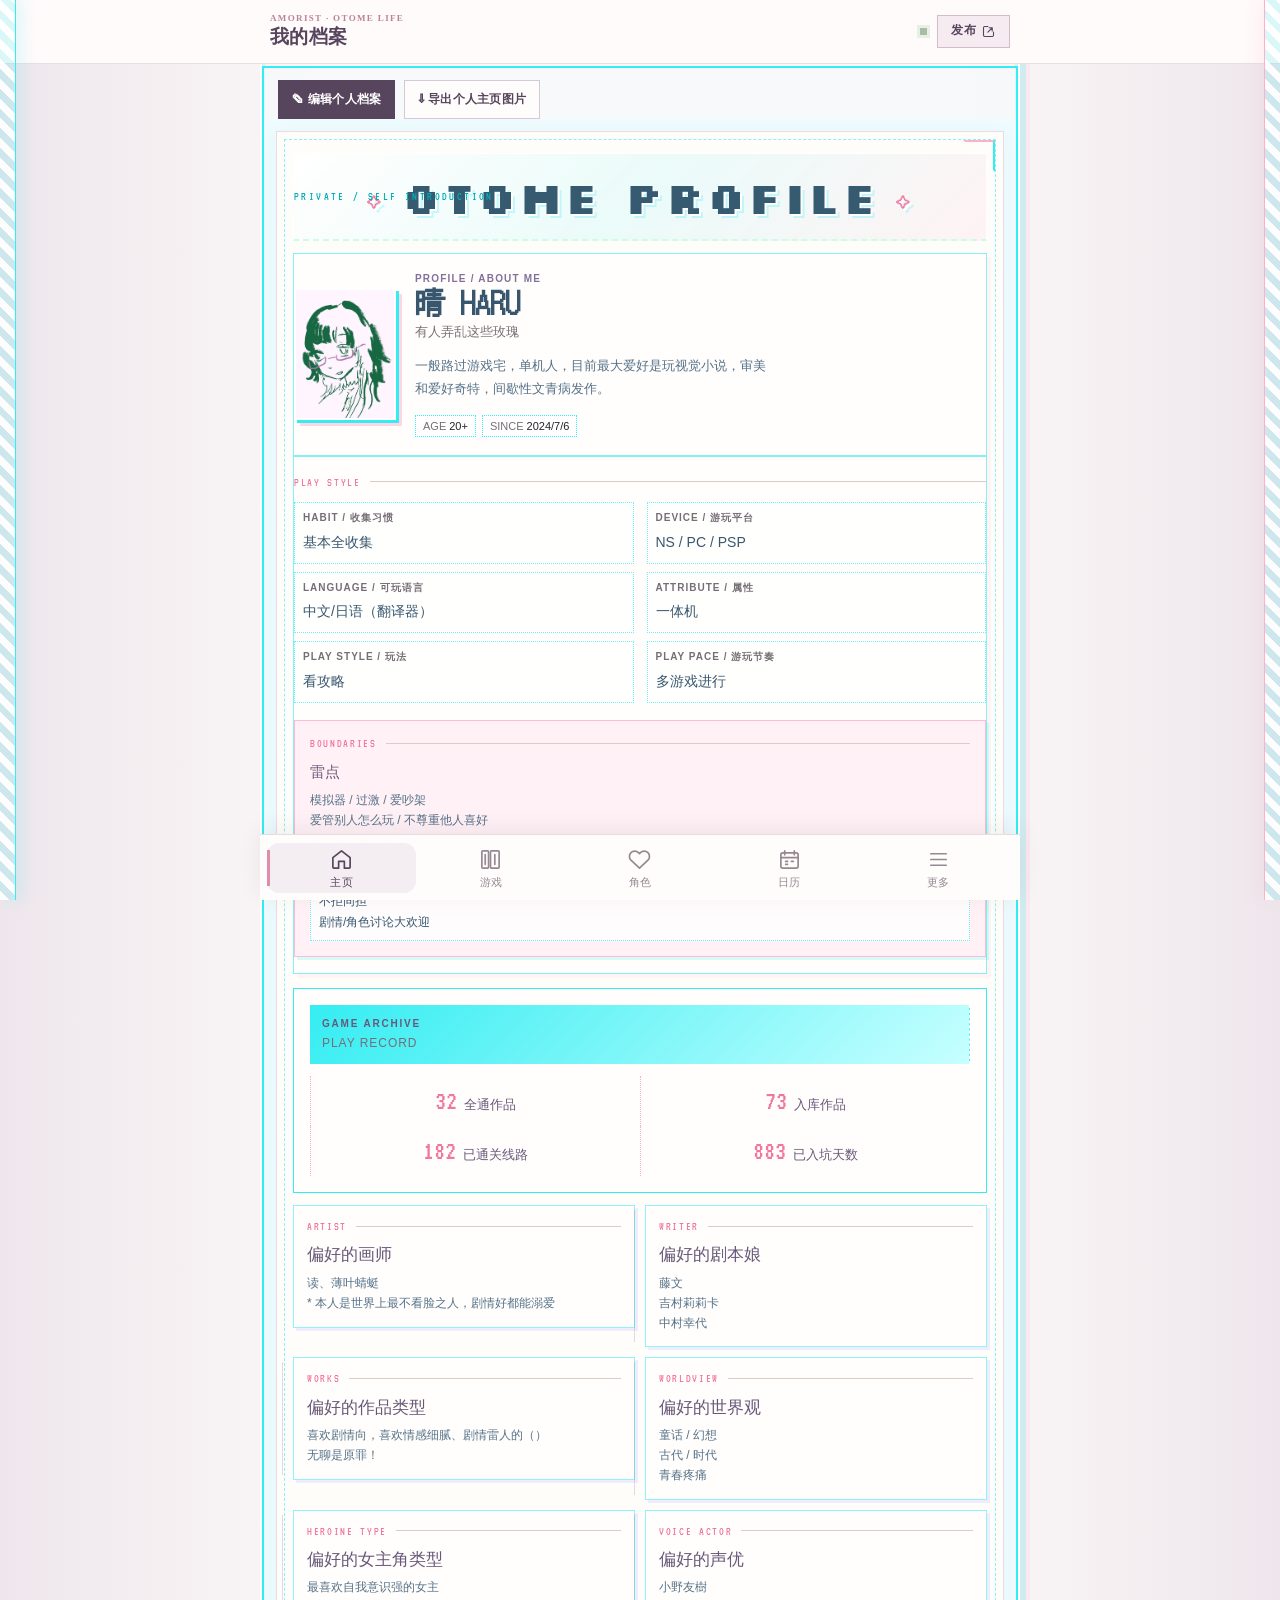
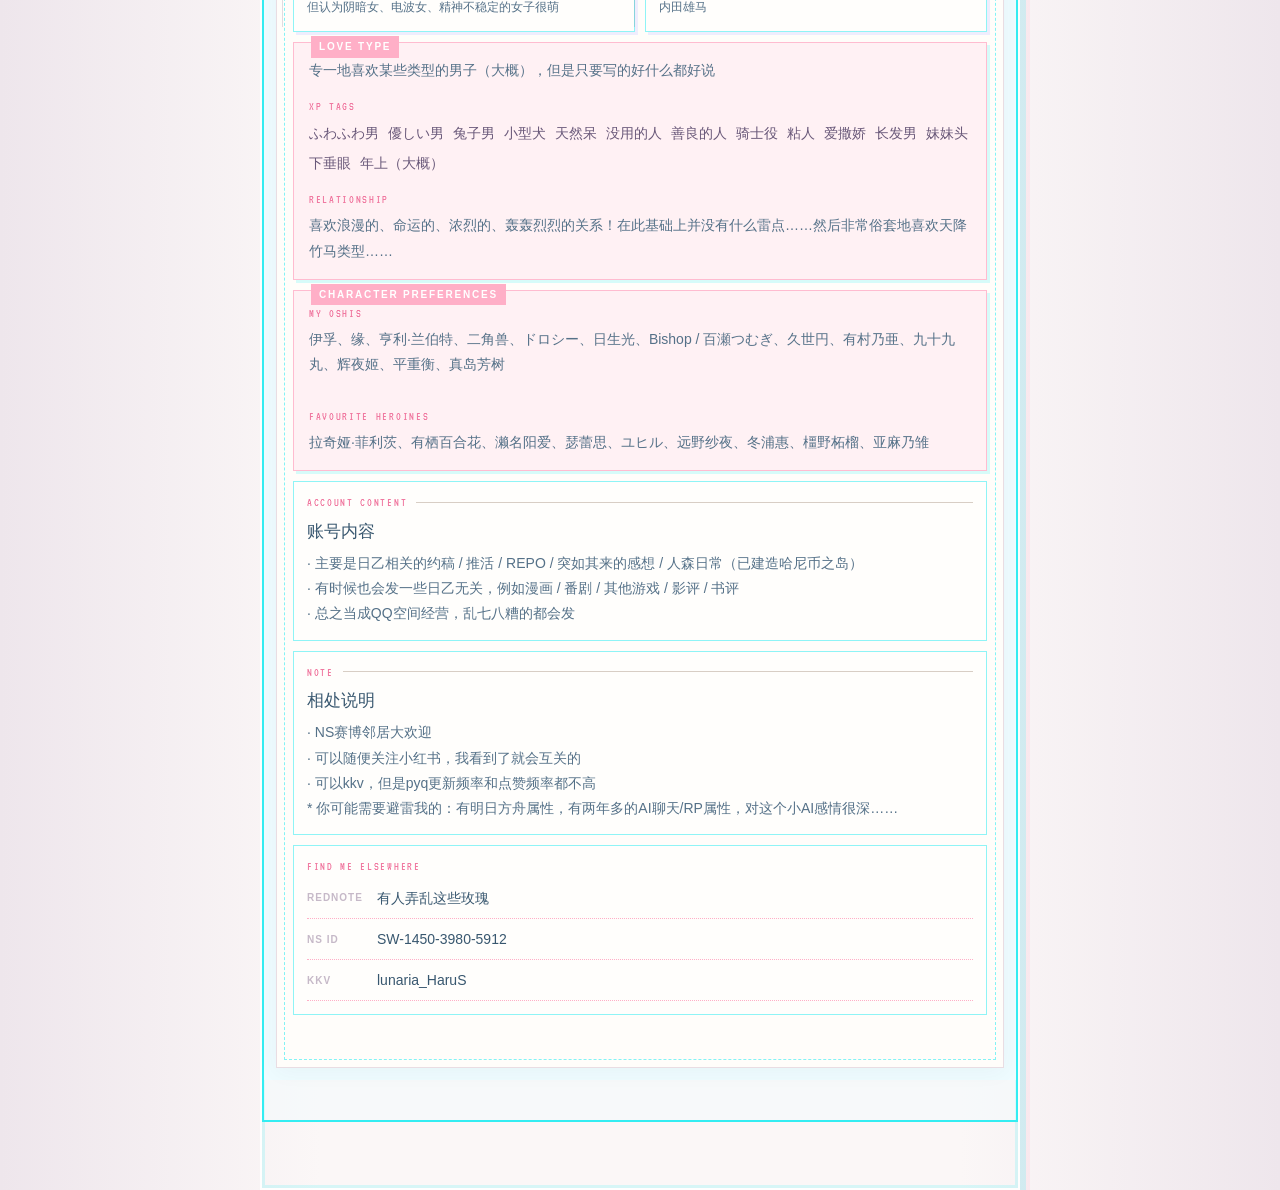
==== mobile/index.html @ 8ac4f8b3 "mobile: load iOS type scale and emoji-proof SVG icons only in mobile PWA" ====
<!doctype html>
<html lang="zh-CN">
<head>
  <meta charset="utf-8">
  <meta name="viewport" content="width=device-width,initial-scale=1,viewport-fit=cover,user-scalable=yes"><base href="../">
  <meta name="color-scheme" content="light">
  <link id="lxgwFont" rel="stylesheet" href="https://cdn.bootcdn.net/ajax/libs/lxgw-wenkai-webfont/1.7.0/style.min.css" crossorigin="anonymous" onerror="this.onerror=null;this.href='https://cdn.jsdelivr.net/npm/lxgw-wenkai-webfont@1.7.0/style.css';">
  <title>Amorist · 私人档案</title>
  




















  <link rel="stylesheet" href="./assets/css/amorist.css?v=oshi-shell-20260801-7">
  <link rel="stylesheet" href="./assets/css/site-modes.css?v=pure-otome-20260728">
<link rel="stylesheet" href="./assets/css/polish.css?v=visual-chart-direct-export-20260803-5">
  <link rel="stylesheet" href="./assets/css/profile-home.css?v=profile-home-v19-20260803-1">
  <style>
    .product-view[data-product-view="oshi"] .oshi-canvas-shell{filter:none!important}
    .product-view[data-product-view="oshi"] .oshi-canvas{background:#fbf8f2!important;border:0!important;border-radius:0!important;box-shadow:none!important}
    .product-view[data-product-view="oshi"] .oshi-magazine-copy{display:none!important}
  </style>
  <meta name="theme-color" content="#f7f1f4">
  <meta name="apple-mobile-web-app-capable" content="yes">
  <meta name="apple-mobile-web-app-status-bar-style" content="default">
  <meta name="apple-mobile-web-app-title" content="Amorist">
  <meta name="mobile-web-app-capable" content="yes">
  <meta name="application-name" content="Amorist">
  <meta name="description" content="你的乙女游戏私人档案、角色图鉴、游玩记录与创作空间">
  <link rel="manifest" href="./mobile/manifest.webmanifest">
  <link rel="icon" type="image/svg+xml" href="./mobile/icon.svg">
  <link rel="apple-touch-icon" href="./mobile/icon-180.png">
  <link rel="stylesheet" href="./mobile/app.css?v=20261024-1">
  <link rel="stylesheet" href="./mobile/ios-polish.css?v=20261024-2">
</head>
<body class="amorist-mobile-app">
  <header class="am-topbar" id="amTopbar"><div class="am-topbar-start"><button class="am-back" id="amBackBtn" type="button" aria-label="返回" hidden>‹</button><div class="am-topbar-mark"><span class="am-topbar-kicker">AMORIST · OTOME LIFE</span><strong id="amTopbarTitle">我的档案</strong></div></div><div class="am-topbar-actions"><span class="am-save-indicator" id="amSaveIndicator" title="本机草稿自动保存"></span><button class="am-topbar-publish" id="amOpenPublish" type="button" aria-label="管理与发布">发布 <span aria-hidden="true">↗</span></button></div></header>
  <a class="skip-link" href="#main-content">跳到主要内容</a>
  <div class="product-shell">
    <aside class="product-sidebar" aria-label="主要导航">
      <div class="product-brand">
        <div class="product-brand-copy"><strong>Amorist</strong><span>OTOME LIFE ARCHIVE</span></div>
      </div>
      <div class="product-nav-label">EXPLORE</div>
      <nav class="product-nav product-nav-discover">
        <button class="product-nav-btn active" type="button" data-product-target="home"><span class="product-nav-icon">⌂</span><span><b>个人主页</b><small>个人资料与偏好</small></span></button>
        <button class="product-nav-btn" type="button" data-product-target="bangumi"><span class="product-nav-icon">✦</span><span><b>作品索引</b><small>按声优与制作阵容探索</small></span></button>
        <button class="product-nav-btn" type="button" data-product-target="omikuji"><span class="product-nav-icon">籤</span><span><b>御签所</b><small>水面上的今日缘分</small></span></button>
      </nav>
      <div class="product-nav-label">MY ARCHIVE</div>
      <nav class="product-nav">
        <button class="product-nav-btn" type="button" data-product-target="oshi"><span class="product-nav-icon">♧</span><span><b>推角展示</b><small>喜欢的人物与记录</small></span></button>
        <button class="product-nav-btn" type="button" data-product-target="library"><span class="product-nav-icon">▦</span><span><b>游戏档案</b><small>进度与收藏</small></span></button>
        <button class="product-nav-btn" type="button" data-product-target="characters"><span class="product-nav-icon">♡</span><span><b>角色图鉴</b><small>角色与人物资料</small></span></button>
        <button class="product-nav-btn" type="button" data-product-target="timeline"><span class="product-nav-icon">◷</span><span><b>游玩日历</b><small>游玩编年史</small></span></button>
      </nav>
      <div class="product-nav-label">CREATE</div>
      <nav class="product-nav">
        <button class="product-nav-btn" type="button" data-product-target="studio"><span class="product-nav-icon">✎</span><span><b>游戏 REPO</b><small>短评、长评与截图</small></span></button>
        <button class="product-nav-btn" type="button" data-product-target="forms"><span class="product-nav-icon">⊞</span><span><b>图文创作</b><small>九宫格、Tier 与偏好卡</small></span></button>
      </nav>
    </aside>

    <div class="product-main" id="main-content" tabindex="-1">
      <section class="product-view active" data-product-view="home">
        <div class="am-profile-edit-actions"><button class="am-profile-edit-trigger" type="button" id="profileEditButton">✎ 编辑个人档案</button><button class="am-profile-export-trigger" type="button" id="profileExportButton">⇩ 导出个人主页图片</button></div>
        <div class="profile-home">
          <div class="profile-home-stage-wrap"><section class="profile-home-stage" id="profileHomeStage">
            <header class="profile-masthead"><span>PRIVATE / SELF INTRODUCTION</span><h1>OTOME PROFILE</h1><small id="profileIssueNumber"></small></header>
            <section class="profile-hero">
              <div class="profile-identity"><figure class="profile-portrait"><div class="profile-avatar" id="profileAvatar"><img id="profileAvatarImage" alt=""><span id="profileAvatarInitial"></span></div></figure><div class="profile-name-block" data-profile-group="identity"><span class="profile-field-label">PROFILE / ABOUT ME</span><h2 id="profileName"></h2><div class="profile-handle" id="profileHandle" data-profile-section="handle"></div><p class="profile-bio" id="profileBio" data-profile-section="bio"></p><div class="profile-meta"><span data-profile-section="age"><small>AGE</small><b id="profileAge"></b></span><span data-profile-section="years"><small>SINCE</small><b id="profileYears"></b></span></div></div></div>
              <div class="profile-merged-preferences" data-profile-group="play">
                <article class="profile-play-main" data-profile-group="play"><div class="profile-panel-label">PLAY STYLE</div><div class="profile-choices"><div data-profile-section="habit"><small>HABIT / 收集习惯</small><b id="profilePlayHabit"></b></div><div data-profile-section="platforms"><small>DEVICE / 游玩平台</small><b id="profilePlayPlatforms"></b></div><div data-profile-section="languages"><small>LANGUAGE / 可玩语言</small><b id="profilePlayLanguages"></b></div><div data-profile-section="attribute"><small>ATTRIBUTE / 属性</small><b id="profilePlayAttribute"></b></div><div data-profile-section="playstyle"><small>PLAY STYLE / 玩法</small><b id="profilePlayStyle"></b></div><div data-profile-section="playPace"><small>PLAY PACE / 游玩节奏</small><b id="profilePlayPace"></b></div></div></article>
                <article class="profile-boundary-card" data-profile-section="boundaries"><div class="profile-panel-label">BOUNDARIES</div><h3>雷点</h3><p id="profileBoundaries"></p><div class="profile-choices"><div data-profile-section="sameFan"><small>SAME FAN</small><b id="profileSameFanPlay"></b></div></div></article>
              </div>
            </section>
            <section class="profile-library-stats" aria-label="游戏档案统计">
              <div class="profile-library-stats-head"><span>GAME ARCHIVE</span><strong>PLAY RECORD</strong></div>
              <div class="profile-library-stat-list">
                <div class="profile-library-stat"><strong id="profileStatCompleted">0</strong><span>全通作品</span></div>
                <div class="profile-library-stat"><strong id="profileStatArchived">0</strong><span>入库作品</span></div>
                <div class="profile-library-stat"><strong id="profileStatRoutes">0</strong><span>已通关线路</span></div>
                <div class="profile-library-stat"><strong id="profileStatDays">0</strong><span>已入坑天数</span></div>
              </div>
            </section>
            <div class="profile-panel-wrap" data-profile-group="taste">
              <section class="profile-taste-section">
                <div class="profile-taste-grid">
                  <div class="profile-taste-top">
                  <article data-profile-section="artist"><div class="profile-panel-label">ARTIST</div><h3>偏好的画师</h3><p id="profileArtist"></p></article>
                  <article data-profile-section="writer"><div class="profile-panel-label">WRITER</div><h3>偏好的剧本娘</h3><p id="profileWriter"></p></article>
                  <article data-profile-section="works"><div class="profile-panel-label">WORKS</div><h3>偏好的作品类型</h3><p id="profileWorks"></p></article>
                  <article data-profile-section="worldview"><div class="profile-panel-label">WORLDVIEW</div><h3>偏好的世界观</h3><p id="profileWorldview"></p></article>
                  <article data-profile-section="character"><div class="profile-panel-label">HEROINE TYPE</div><h3>偏好的女主角类型</h3><p id="profileCharacter"></p></article>
                  <article data-profile-section="voiceActors"><div class="profile-panel-label">VOICE ACTOR</div><h3>偏好的声优</h3><p id="profileVoiceActors"></p></article>
                  </div>
                  <div class="profile-taste-cards">
                    <article class="profile-xp-card" data-profile-group="lovetype"><div class="profile-love-type-main" data-profile-section="type"><p id="profileType"></p></div><div class="profile-love-type-section" data-profile-section="tags"><div class="profile-panel-label">XP TAGS</div><div class="profile-tagline profile-love-type-tags" id="profileTags"></div></div><div class="profile-love-type-section" data-profile-section="relationship"><div class="profile-panel-label">RELATIONSHIP</div><p id="profileRelationship"></p></div></article>
                    <article class="profile-motif-card" data-profile-group="characters"><div class="profile-character-section" data-profile-section="oshiCharacters"><div class="profile-panel-label">MY OSHIS</div><p id="profileOshiCharacters"></p></div><div class="profile-character-section" data-profile-section="heroineCharacters"><div class="profile-panel-label">FAVOURITE HEROINES</div><p id="profileHeroineCharacters"></p></div></article>
                  </div>
                </div>
              </section>
            </div>
            <section class="profile-bottom-social" data-profile-group="social"><article data-profile-section="account"><div class="profile-panel-label">ACCOUNT CONTENT</div><h3>账号内容</h3><p id="profileAccount"></p></article><article data-profile-section="note"><div class="profile-panel-label">NOTE</div><h3>相处说明</h3><p id="profileNote"></p></article><article class="profile-contact-card" data-profile-group="contact"><div class="profile-panel-label">FIND ME ELSEWHERE</div><div class="profile-contact-list"><div data-profile-section="xhs"><span>REDNOTE</span><b id="profileXhs"></b></div><div data-profile-section="platformId"><span>NS ID</span><b id="profileNsId"></b></div><div data-profile-section="contactValue"><span>KKV</span><b id="profileKkv"></b></div></div></article></section>
          </section></div>
        </div>
      </section>

      <section class="product-view" data-product-view="omikuji">
        <div class="omikuji-sanctuary" id="omikujiSanctuary" data-phase="idle" data-view="map">
          <header class="omikuji-map-head">
            <div><div class="omikuji-kicker">ENMUSUBI JINJA</div><h1>御签所</h1><p>良縁に恵まれますように。</p></div>
            <div class="omikuji-map-head-meta"><span>境内案内</span><time id="omikujiDate"></time></div>
          </header>

          <div class="shrine-map-layout" id="shrineMapView">
            <div class="shrine-map" id="shrineMap" aria-label="缘结神社境内地图">
              <svg class="shrine-map-art" viewBox="0 0 1200 760" role="img" aria-label="绘有花树、水池、回廊、绘马殿与千本鸟居的神社地图">
                <defs>
                  <linearGradient id="mapGround" x1="0" y1="0" x2="1" y2="1"><stop offset="0" stop-color="#eee8dc"/><stop offset=".55" stop-color="#e8e0d2"/><stop offset="1" stop-color="#ddd4c5"/></linearGradient>
                  <linearGradient id="mapWater" x1="0" y1="0" x2="1" y2="1"><stop offset="0" stop-color="#aaa5ad"/><stop offset=".6" stop-color="#8f8a96"/><stop offset="1" stop-color="#797481"/></linearGradient>
                  <filter id="mapShadow" x="-30%" y="-30%" width="160%" height="160%"><feDropShadow dx="0" dy="9" stdDeviation="11" flood-color="#665b54" flood-opacity=".15"/></filter>
                  <pattern id="mapGrain" width="18" height="18" patternUnits="userSpaceOnUse"><circle cx="2" cy="3" r=".6" fill="#766b62" opacity=".12"/><circle cx="13" cy="11" r=".45" fill="#766b62" opacity=".1"/></pattern>
                </defs>
                <rect width="1200" height="760" rx="2" fill="url(#mapGround)"/><rect width="1200" height="760" fill="url(#mapGrain)"/>
                <path class="map-contour" d="M70 142C214 78 321 93 420 138S650 168 766 108s250-47 366 7M38 620c166-91 310-79 438-24s267 44 383-29 214-78 323-46"/>
                <path class="map-stream" d="M0 388c145-24 192 57 333 32 104-19 171-97 281-71 92 22 123 98 232 86 111-12 181-92 354-67" fill="none"/>
                <g class="map-main-hall" filter="url(#mapShadow)"><path d="M470 66h260l52 48H418z" fill="#584d54"/><path d="M443 115h314l-25 22H468z" fill="#9a5151"/><rect x="462" y="136" width="276" height="86" fill="#d7c6ae"/><rect x="488" y="151" width="52" height="71" fill="#6a5b57"/><rect x="574" y="151" width="52" height="71" fill="#6a5b57"/><rect x="660" y="151" width="52" height="71" fill="#6a5b57"/><path d="M447 222h306l-26 17H474z" fill="#b7a58f"/></g>
                <g class="map-sakura" filter="url(#mapShadow)"><path d="M246 260c22-54 23-115 15-172M257 188c-38-23-54-48-63-77M257 163c36-20 55-43 70-74M246 215c-34 3-59 17-79 39" fill="none" stroke="#78695f" stroke-width="12" stroke-linecap="round"/><g fill="#c9a6ac"><circle cx="187" cy="105" r="43"/><circle cx="240" cy="77" r="52"/><circle cx="298" cy="103" r="45"/><circle cx="172" cy="157" r="38"/><circle cx="228" cy="137" r="51"/><circle cx="286" cy="153" r="48"/><circle cx="328" cy="129" r="32"/></g><g fill="#ead5d4" opacity=".72"><circle cx="214" cy="87" r="27"/><circle cx="277" cy="117" r="31"/><circle cx="205" cy="150" r="26"/></g><path d="M168 270c52 14 113 13 166-4" fill="none" stroke="#c7b9a5" stroke-width="14" stroke-linecap="round"/></g>
                <g class="map-bell-hall" filter="url(#mapShadow)"><path d="M884 105h188l39 35H846z" fill="#5c5255"/><path d="M860 140h236l-20 16H878z" fill="#a15b59"/><rect x="881" y="157" width="194" height="102" fill="#d4c2aa"/><path d="M905 157v102m48-102v102m48-102v102m49-102v102" stroke="#72645c" stroke-width="7"/><path d="M918 176c13 22 13 45 0 67m71-67c13 22 13 45 0 67m63-67c13 22 13 45 0 67" fill="none" stroke="#9a8a79" stroke-width="3"/><circle cx="918" cy="207" r="10" fill="#8b6f4f"/><circle cx="989" cy="207" r="10" fill="#8b6f4f"/><circle cx="1052" cy="207" r="10" fill="#8b6f4f"/></g>
                <g class="map-ink-well" filter="url(#mapShadow)"><ellipse cx="205" cy="434" rx="92" ry="44" fill="#c4b7a6"/><ellipse cx="205" cy="425" rx="73" ry="34" fill="#615962"/><ellipse cx="205" cy="420" rx="57" ry="24" fill="#8e8790"/><path d="M142 451l-30 52h186l-29-52" fill="#b3a48f"/><path d="M180 393c-8-23 4-43 30-58" fill="none" stroke="#9a5151" stroke-width="4"/></g>
                <g class="map-pond" filter="url(#mapShadow)"><path d="M411 382c48-73 155-90 249-58 80 27 132 95 95 158-40 67-143 99-239 69-104-32-158-91-105-169z" fill="#c9c0b5"/><path d="M432 388c43-57 137-74 217-48 69 22 107 78 76 128-35 55-121 80-203 57-89-25-136-79-90-137z" fill="url(#mapWater)"/><path d="M469 410c64-35 145-27 208 16M478 463c69 28 144 27 207-6" fill="none" stroke="#d7d1d3" stroke-width="3" opacity=".55"/><g fill="#eee7da" stroke="#985052"><rect x="520" y="370" width="17" height="77" rx="2" transform="rotate(-16 528 408)"/><rect x="613" y="411" width="17" height="81" rx="2" transform="rotate(11 621 451)"/><rect x="574" y="455" width="17" height="73" rx="2" transform="rotate(-5 582 491)"/></g></g>
                <g class="map-ema-hall" filter="url(#mapShadow)"><path d="M901 362h192l35 31H866z" fill="#65585a"/><path d="M881 394h225l-19 15H899z" fill="#9d5956"/><rect x="900" y="409" width="186" height="110" fill="#d5c3aa"/><path d="M922 409v110m47-110v110m47-110v110m48-110v110" stroke="#76665c" stroke-width="6"/><g fill="#eadcc8" stroke="#9d6d62" stroke-width="2"><path d="M925 430h31v29l-15 9-16-9z"/><path d="M975 446h31v29l-15 9-16-9z"/><path d="M1025 425h31v29l-15 9-16-9z"/></g></g>
                <g class="map-torii-path"><path d="M518 758L568 553h69l51 205z" fill="#d4c8b8"/><path d="M548 758l39-205h31l40 205" fill="#b9ab99" opacity=".7"/><g fill="#9b4f4e" stroke="#844343" stroke-width="2"><path d="M484 715h238v13H484zM502 679h202v10H502zM517 689h12v69h-12zm158 0h12v69h-12z"/><path d="M516 648h178v11H516zM530 622h150v9H530zM541 631h10v58h-10zm116 0h10v58h-10z"/><path d="M542 591h130v9H542zM552 571h110v8H552zM561 579h8v52h-8zm86 0h8v52h-8z"/></g></g>
                <path class="map-stone-path" d="M603 548C583 513 581 496 584 474" fill="none" stroke="#b8aa97" stroke-width="22" stroke-linecap="round" stroke-dasharray="2 29"/>
                <g class="map-lanterns" fill="#d8c8b0" stroke="#8f7f70" stroke-width="3"><path d="M381 545h31l-5 22h-21zm7 22h13v38h-13zm-8 38h29v7h-29z"/><path d="M785 535h31l-5 22h-21zm7 22h13v38h-13zm-8 38h29v7h-29z"/></g>
              </svg>
              <img class="shrine-map-art shrine-map-image" src="./assets/user-media/enmusubi-shrine-map.png?v=map-20260802-3" alt="縁結花樹、社殿、水占池、言霊井、絵馬殿と鳥居を描いた境内図">
              <button class="shrine-place place-sakura is-open" type="button" data-shrine-place="sakura"><span>壱</span><b>縁結花樹</b><small>人物みくじ</small></button>
              <button class="shrine-place place-bell is-open" type="button" data-shrine-place="bell"><span>弐</span><b>鈴音回廊</b><small>声優みくじ</small></button>
              <button class="shrine-place place-ink is-open" type="button" data-shrine-place="ink"><span>参</span><b>言霊井</b><small>脚本みくじ</small></button>
              <button class="shrine-place place-water is-open" type="button" data-shrine-place="water"><span>肆</span><b>水占池</b><small>今日の御籤</small></button>
              <button class="shrine-place place-ema is-open" type="button" data-shrine-place="ema"><span>伍</span><b>絵馬殿</b><small>制作みくじ</small></button>
              <button class="shrine-place place-torii is-open" type="button" data-shrine-place="torii"><span>陸</span><b>千本鳥居</b><small>作品みくじ</small></button>
              <div class="shrine-map-status" id="shrineMapStatus" aria-live="polite">縁結花樹・鈴音回廊・言霊井・水占池・絵馬殿・千本鳥居　本日開所</div>
            </div>
          </div>

          <section class="omikuji-ritual" id="omikujiRitual" hidden>
            <header class="omikuji-ritual-head"><button id="omikujiMapBack" type="button"><span>←</span> 境内図へ戻る</button><div><span>肆 · 水占池</span><h2>今日の御籤</h2><p>水面に浮かぶ一枚から、今日の縁を。</p></div><time id="omikujiRitualDate"></time></header>
            <div class="omikuji-water-stage" id="omikujiWaterStage">
              <canvas id="omikujiCanvas" aria-hidden="true"></canvas><div class="omikuji-shrine-lines" aria-hidden="true"><i></i><i></i><i></i></div>
              <div class="omikuji-idle-copy" id="omikujiIdleCopy"><span class="omikuji-vertical-note">心を静めて</span><button class="omikuji-draw-button" id="omikujiDraw" type="button"><b>引く</b><small>一日一籤</small></button><p>签纸会随水与气息轻轻移动</p></div>
              <article class="omikuji-paper" id="omikujiPaper" hidden aria-live="polite" tabindex="-1"><div class="omikuji-paper-border" aria-hidden="true"></div><header><span>第 <b id="omikujiNumber">一</b> 番</span><i>御神籤</i><span>AMORIST</span></header><div class="omikuji-grade" id="omikujiGrade"></div><div class="omikuji-paper-divider"><span>縁</span></div><div class="omikuji-character"><div class="omikuji-portrait" id="omikujiPortrait"></div><div><span>本日の縁</span><h2 id="omikujiName"></h2><p id="omikujiWork"></p></div></div><blockquote id="omikujiMessage"></blockquote><p class="omikuji-attribution" id="omikujiAttribution"></p><footer><button id="omikujiOpen" type="button">角色の記録を見る</button><button id="omikujiReturn" type="button">水面へ戻る</button></footer></article>
              <div class="omikuji-draw-status" id="omikujiDrawStatus" aria-live="polite"></div>
            </div>
            <footer class="omikuji-page-foot"><span>鼠标划过水面，会留下片刻涟漪。</span><i></i><span>今日抽中的签会为你保留。</span></footer>
          </section>

          <section class="sakura-ritual" id="sakuraRitual" hidden>
            <header class="omikuji-ritual-head sakura-ritual-head"><button id="sakuraMapBack" type="button"><span>←</span> 境内図へ戻る</button><div><span>壱 · 縁結花樹</span><h2>花に宿る縁</h2><p>枝先に咲くひとひらから、今日のひとを。</p></div><time id="sakuraRitualDate"></time></header>
            <div class="sakura-stage" id="sakuraStage">
              <canvas id="sakuraCanvas" aria-hidden="true"></canvas>
              <div class="sakura-action" id="sakuraAction"><button id="sakuraDraw" type="button" aria-label="縁結花樹を揺らす"></button></div>
              <article class="sakura-result" id="sakuraResult" hidden aria-live="polite">
                <header class="sakura-result-head"><span>縁結御籤</span><strong id="sakuraFortune">結び吉</strong><i aria-hidden="true">縁</i></header>
                <div class="sakura-result-character"><div class="sakura-result-portrait" id="sakuraPortrait"></div><div class="sakura-result-copy"><small>本日のご縁</small><h3 id="sakuraName"></h3><p id="sakuraWork"></p><div class="sakura-result-oracle"><span>縁のことば</span><p id="sakuraMessage"></p></div></div></div>
                <footer><button id="sakuraOpen" type="button">人物の記録を見る</button><button id="sakuraAgain" type="button">もう一度</button></footer>
              </article>
              <div class="sakura-status" id="sakuraStatus" aria-live="polite"></div>
            </div>
          </section>
          <section class="bell-ritual" id="bellRitual" hidden>
            <header class="omikuji-ritual-head bell-ritual-head"><button id="bellMapBack" type="button"><span>←</span> 境内図へ戻る</button><div><span>弐 · 鈴音回廊</span><h2>声の余韻</h2><p>ひとつの鈴から、まだ知らない声へ。</p></div><time id="bellRitualDate"></time></header>
            <div class="bell-stage" id="bellStage">
              <div class="bell-corridor" aria-hidden="true"><span></span><span></span><span></span><span></span><span></span><span></span></div>
              <div class="bell-echoes" aria-hidden="true"><i></i><i></i><i></i></div>
              <div class="bell-companions" aria-hidden="true"><i></i><i></i><i></i><i></i><i></i></div>
              <div class="bell-action"><button id="bellDraw" type="button" aria-label="中央の鈴を鳴らす"><i class="bell-knot"></i><i class="bell-cord"></i><i class="bell-body"></i><i class="bell-clapper"></i></button></div>
              <article class="bell-result" id="bellResult" hidden aria-live="polite"><span>声の縁</span><div class="bell-result-seal">聲</div><div class="bell-result-copy"><small>本日の声</small><h3 id="bellName"></h3><p id="bellMeta"></p><em id="bellWorks"></em></div><footer><button id="bellOpen" type="button">作品を巡る</button><button id="bellAgain" type="button">もう一度</button></footer></article>
              <div class="bell-status" id="bellStatus" aria-live="polite"></div>
            </div>
          </section>
          <section class="torii-ritual" id="toriiRitual" hidden>
            <header class="omikuji-ritual-head torii-ritual-head"><button id="toriiMapBack" type="button"><span>←</span> 境内図へ戻る</button><div><span>陸 · 千本鳥居</span><h2>参道の彼方</h2><p>鳥居をくぐった先で、ひとつの物語に出会う。</p></div><time id="toriiRitualDate"></time></header>
            <div class="torii-stage" id="toriiStage">
              <div class="torii-p5" id="toriiP5" aria-hidden="true"></div>
              <svg class="torii-svg-texture" viewBox="0 0 100 100" preserveAspectRatio="none" aria-hidden="true"><filter id="toriiPaperNoise"><feTurbulence type="fractalNoise" baseFrequency=".78" numOctaves="3" seed="17"></feTurbulence><feColorMatrix values="0 0 0 0 .28 0 0 0 0 .23 0 0 0 0 .18 0 0 0 .12 0"></feColorMatrix></filter><rect width="100" height="100" filter="url(#toriiPaperNoise)"></rect></svg>
              <div class="torii-path" aria-hidden="true"></div><div class="torii-mist" aria-hidden="true"></div>
              <div class="torii-gates" aria-hidden="true"><i></i><i></i><i></i><i></i><i></i><i></i><i></i></div>
              <button class="torii-action" id="toriiDraw" type="button" aria-label="千本鳥居をくぐる"></button>
              <article class="torii-result" id="toriiResult" hidden aria-live="polite"><figure class="torii-cover" id="toriiCover"></figure><div class="torii-work-copy"><span>参道の先の一作</span><h3 id="toriiName"></h3><p id="toriiMeta"></p><em id="toriiDesc"></em><footer><button id="toriiOpen" type="button">作品の世界へ</button><button id="toriiAgain" type="button">もう一度くぐる</button></footer></div></article>
              <div class="torii-status" id="toriiStatus" aria-live="polite"></div>
            </div>
          </section>
          <section class="ema-ritual" id="emaRitual" hidden>
            <header class="omikuji-ritual-head ema-ritual-head"><button id="emaMapBack" type="button"><span>←</span> 境内図へ戻る</button><div><span>伍 · 絵馬殿</span><h2>願いを結ぶ作り手</h2><p>軒下の一枚を選び、物語を生む名に出会う。</p></div><time id="emaRitualDate"></time></header>
            <div class="ema-stage" id="emaStage">
              <div class="ema-architecture" aria-hidden="true"><i></i><i></i><i></i></div>
              <div class="ema-rack" id="emaRack" role="group" aria-label="一枚の絵馬を選ぶ">
                <button class="ema-tile" type="button" aria-label="一の絵馬"><i></i><span>縁</span></button><button class="ema-tile" type="button" aria-label="二の絵馬"><i></i><span>結</span></button><button class="ema-tile" type="button" aria-label="三の絵馬"><i></i><span>作</span></button><button class="ema-tile" type="button" aria-label="四の絵馬"><i></i><span>語</span></button><button class="ema-tile" type="button" aria-label="五の絵馬"><i></i><span>願</span></button><button class="ema-tile" type="button" aria-label="六の絵馬"><i></i><span>夢</span></button><button class="ema-tile" type="button" aria-label="七の絵馬"><i></i><span>巡</span></button>
              </div>
              <article class="ema-result" id="emaResult" hidden aria-live="polite">
                <i class="ema-result-cord" aria-hidden="true"><span></span></i>
                <div class="ema-result-inner"><svg class="ema-crest" viewBox="0 0 100 54" aria-hidden="true"><path d="M14 27c10-18 28-18 36 0-8 18-26 18-36 0Zm36 0c10-18 28-18 36 0-8 18-26 18-36 0Z"/><circle cx="50" cy="27" r="5"/></svg><span>制作の縁</span><h3 id="emaMaker"></h3><p id="emaMeta"></p><em id="emaWorks"></em><footer><button id="emaOpen" type="button">この作り手の作品へ</button><button id="emaAgain" type="button">もう一枚</button></footer></div>
              </article>
              <div class="ema-status" id="emaStatus" aria-live="polite"></div>
            </div>
          </section>
          <section class="kotodama-ritual" id="kotodamaRitual" hidden>
            <header class="omikuji-ritual-head kotodama-ritual-head"><button id="kotodamaMapBack" type="button"><span>←</span> 境内図へ戻る</button><div><span>参 · 言霊井</span><h2>水底の書き手</h2><p>言葉の沈む井戸から、物語を綴る名を呼び起こす。</p></div><time id="kotodamaRitualDate"></time></header>
            <div class="kotodama-stage" id="kotodamaStage">
              <div class="kotodama-p5" id="kotodamaP5" aria-hidden="true"></div>
              <button class="kotodama-well" id="kotodamaDraw" type="button" aria-label="言霊井を覗く"><i class="kotodama-roof"></i><i class="kotodama-post left"></i><i class="kotodama-post right"></i><i class="kotodama-rope"></i><span class="kotodama-mouth"><i></i></span><b>言葉を汲む</b></button>
              <article class="kotodama-result" id="kotodamaResult" hidden aria-live="polite"><div class="kotodama-seal">詞</div><div class="kotodama-copy"><span>本日の書き手</span><h3 id="kotodamaWriter"></h3><p id="kotodamaMeta"></p><em id="kotodamaWorks"></em><footer><button id="kotodamaOpen" type="button">この書き手の作品へ</button><button id="kotodamaAgain" type="button">もう一度汲む</button></footer></div></article>
              <div class="kotodama-status" id="kotodamaStatus" aria-live="polite"></div>
            </div>
          </section>
        </div>
      </section>

      <section class="product-view" data-product-view="oshi">
        <div class="product-page-head oshi-page-head">
          <div><div class="page-eyebrow">PORTRAITS OF AFFECTION</div><h1>好きな人たち</h1><p>Liebe ist, daß Du mir das Messer bist, mit dem ich in mir wühle.</p></div>
          <div class="oshi-head-actions">
            <nav class="oshi-view-switch" aria-label="展示模式"><button class="active" type="button" data-oshi-view-mode="flow" aria-pressed="true">FLOW</button><button type="button" data-oshi-view-mode="magazine" aria-pressed="false">MAGAZINE</button></nav>
            <span class="oshi-count" id="oshiCount">0</span>
            <button class="product-button secondary" id="oshiEditButton" type="button" data-oshi-editor-only>编辑图片</button>
          </div>
        </div>
        <div class="oshi-hub-view" id="oshiHubView">
          <div class="oshi-canvas-shell">
            <section class="oshi-canvas" id="oshiCanvas" aria-label="推角展示总览">
            </section>
          </div>
          <section class="oshi-index">
            <div class="oshi-index-title"><span>INDEX</span><strong>全部人物</strong></div>
            <div class="oshi-index-list" id="oshiIndexList"></div>
          </section>
          <p class="oshi-help" id="oshiHelp" hidden>可在下方拖动人物名字调整排名；上方图片顺序与排名互不影响。</p>
        </div>
        <div class="oshi-detail-view" id="oshiDetailView" hidden>
          <div class="oshi-detail-topbar"><button class="oshi-back-link" id="oshiBackButton" type="button">← 全部人物</button><nav class="oshi-detail-tabs" id="oshiDetailTabs"></nav><button class="product-button secondary small" id="oshiEditDetailButton" type="button" data-oshi-editor-only>编辑</button></div>
          <section class="oshi-profile">
            <div class="oshi-profile-copy"><div><span class="oshi-section-label" id="oshiIssueLabel">ISSUE</span><h2 id="oshiProfileName"></h2><div class="oshi-profile-alt" id="oshiProfileAlt"></div><p class="oshi-profile-note" id="oshiProfileShort"></p></div><dl class="oshi-profile-meta"><div><dt>VOICE</dt><dd id="oshiProfileCv"></dd></div><div><dt>FROM</dt><dd id="oshiProfileGame"></dd></div><div><dt>FIRST MET</dt><dd id="oshiProfileSince"></dd></div></dl></div>
            <figure class="oshi-profile-visual" id="oshiProfileVisual"><img id="oshiProfileImage" alt="角色主视觉"></figure>
          </section>
          <section class="oshi-editorial-info"><article class="oshi-why"><span class="oshi-micro" id="oshiReasonEyebrow">WHY HIM</span><h3 id="oshiReasonTitle">偏爱的理由</h3><blockquote id="oshiReviewLead"></blockquote><div class="oshi-review" id="oshiReviewBody"></div><div class="oshi-tags" id="oshiTags"></div></article><aside class="oshi-character-data"><span class="oshi-micro" id="oshiFactsEyebrow">PROFILE</span><h3 id="oshiFactsTitle">资料</h3><div class="oshi-character-facts" id="oshiCharacterFacts"></div></aside></section>
          <section class="oshi-collections" id="oshiCollections"></section>
          <div class="oshi-add-collection"><button id="oshiAddCollection" type="button" data-oshi-editor-only>＋ 新建图片集</button></div>
        </div>
        <aside class="oshi-editor-drawer" id="oshiEditorDrawer" aria-label="推角展示编辑" hidden>
          <div class="oshi-drawer-head"><div><span class="oshi-micro">EDITOR</span><h2 id="oshiDrawerTitle">编辑</h2></div><button class="oshi-drawer-close" id="oshiDrawerClose" type="button" aria-label="关闭推角展示编辑">×</button></div>
          <div id="oshiHubEditor">
            <div class="oshi-form-grid">
              <label>人物<select id="oshiHubCharacterSelect"></select></label>
              <label>总览图片<input id="oshiHubImageUpload" type="file" accept="image/*"></label>
              <label>图片宽度 <output id="oshiWidthValue"></output><input id="oshiWidth" type="range" min="12" max="42" step="1"></label>
              <label>横向位置<input id="oshiX" type="range" min="0" max="88" step="1"></label>
              <label>纵向位置<input id="oshiY" type="range" min="2" max="86" step="1"></label>
              <label>姓名位置<select id="oshiCaption"><option value="bottom">图片下方</option><option value="right">图片右侧</option><option value="left">图片左侧</option><option value="hidden">不显示</option></select></label>
              <div><span class="oshi-field-label">层级</span><div class="oshi-inline-actions"><button class="product-button secondary small" id="oshiBringFront" type="button">置于最前</button><button class="product-button secondary small" id="oshiSendBack" type="button">置于最后</button></div></div>
              <div><span class="oshi-field-label">单个人物位置</span><button class="product-button secondary small" id="oshiResetSelected" type="button">恢复默认</button></div>
            </div>
            <div class="oshi-drawer-actions"><button class="product-button rose" id="oshiHubDone" type="button">完成</button><button class="product-button secondary" id="oshiResetAll" type="button">恢复全部默认位置</button></div>
          </div>
          <div id="oshiDetailEditor" hidden>
            <div class="oshi-form-grid">
              <label>角色<select id="oshiDetailCharacterSelect"></select></label>
              <label>展示名<input id="oshiEditName"></label>
              <label>原名 / 作品名<input id="oshiEditAlt"></label>
              <label>短评<textarea id="oshiEditShort"></textarea></label>
              <label>评价<textarea id="oshiEditReview"></textarea></label>
              <label>标签（逗号分隔）<input id="oshiEditTags"></label>
              <label>个人页主视觉<input id="oshiProfileUpload" type="file" accept="image/*"></label>
              <label>ARTWORKS 图片（追加）<input id="oshiArtworksUpload" type="file" accept="image/*" multiple></label>
              <label>CG 图片（追加）<input id="oshiCgUpload" type="file" accept="image/*" multiple></label>
              <label>新建图片集<div class="oshi-new-collection"><input id="oshiNewCollectionTitle" placeholder="输入标题"><button class="product-button secondary small" id="oshiCreateCollection" type="button">新建</button></div></label>
              <div class="oshi-collection-editor-list" id="oshiCollectionEditorList"></div>
            </div>
            <div class="oshi-drawer-actions"><button class="product-button rose" id="oshiSaveDetail" type="button">应用</button><button class="product-button secondary" id="oshiResetDetail" type="button">恢复默认</button></div>
          </div>
        </aside>
        <div class="oshi-drawer-backdrop" id="oshiDrawerBackdrop" hidden></div>
        <div class="oshi-lightbox" id="oshiLightbox" hidden><button id="oshiLightboxClose" type="button" aria-label="关闭图片预览">×</button><img id="oshiLightboxImage" alt="图片预览"></div>
      </section>

      <section class="product-view" data-product-view="library">
        <div class="product-page-head"><div><h1>游戏档案</h1><p>Whatever our souls are made of, his and mine are the same</p></div></div>
        <div id="libraryBrowseView"><div class="library-controls"><div class="filter-pills library-status-tabs" id="libraryFilters"><button class="filter-pill active" data-library-filter="全部">全部</button><button class="filter-pill" data-library-filter="已全通">已全通</button><button class="filter-pill" data-library-filter="进行中">进行中</button><button class="filter-pill" data-library-filter="已封盘">已封盘</button><button class="filter-pill" data-library-filter="已买未打">已买未打</button><button class="filter-pill" data-library-filter="心愿单">心愿单</button><button class="filter-pill" data-library-filter="尚未分类">尚未分类</button></div><span id="libraryCountText" class="playing-meta">0 部作品</span><button class="product-button secondary small" id="libraryBatchToggle" type="button">批量管理</button></div><div class="batch-actions" id="libraryBatchActions" hidden><span class="playing-meta">已选 <strong id="librarySelectedCount">0</strong> 部</span><button class="product-button secondary small" id="libraryBatchAll" type="button">全选</button><select class="product-select small" id="libraryBatchStatus"><option value="">批量状态…</option><option>已全通</option><option>进行中</option><option>已封盘</option><option>已买未打</option><option>心愿单</option><option>尚未分类</option></select><select class="product-select small" id="libraryBatchCategory"><option value="">批量归类…</option><option value="hall_of_fame">殿堂入り</option><option value="love">大好き</option><option value="like">好き</option><option value="normal">普通</option><option value="difficult">苦手</option><option value="unclassified">未分類</option></select><button class="product-button secondary small" id="libraryBatchApply" type="button">应用更改</button><button class="product-button danger small" id="libraryBatchDelete" type="button">删除所选</button><button class="product-button secondary small" id="libraryBatchCancel" type="button">取消</button></div><div class="game-library-grid" id="gameLibraryGrid"></div></div>
        <div class="game-detail" id="gameDetailPanel" hidden></div>
      </section>

      <section class="product-view" data-product-view="forms">
        <div class="product-page-head"><div><h1>图文创作</h1><p>در ازل پرتوِ حُسنت ز تجلی دَم زد ,عشق پیدا شد و آتش به همه عالم زد</p></div><button class="product-button secondary" id="backToTemplates" type="button" hidden>返回模板</button></div>
        <div class="forms-grid" id="formTemplates">
          <article class="product-card form-template visual-template" data-form-template="grid"><div class="template-preview preview-grid"><i></i><i></i><i></i><i></i><i></i><i></i><i></i><i></i><i></i></div><h3>作品九宫格</h3><p>从游戏档案挑选九部作品，给每一格写下自己的短标题。</p><div class="form-template-foot"><span>图片 × 9</span><strong>开始制作 →</strong></div></article>
          <article class="product-card form-template visual-template" data-form-template="tier"><div class="template-preview preview-tier"><b>S</b><i></i><i></i><b>A</b><i></i><i></i><b>B</b><i></i><i></i></div><h3>作品 Tier 排名</h3><p>点击作品依次移动等级，用视觉层级表达喜好，不必写成长问卷。</p><div class="form-template-foot"><span>5 个等级</span><strong>开始排列 →</strong></div></article>
          <article class="product-card form-template visual-template" data-form-template="contrast"><div class="template-preview preview-contrast"><i></i><span>盲狙</span><span>真爱</span><i></i></div><h3>盲狙与真爱</h3><p>按作品并列记录开玩前的盲狙与通关后的实际本命。</p><div class="form-template-foot"><span>对照卡</span><strong>开始制作 →</strong></div></article>
          <article class="product-card form-template visual-template" data-form-template="mood"><div class="template-preview preview-mood"><i></i><i></i><i></i><strong>我的乙游属性</strong></div><h3>玩家属性图</h3><p>头像、作品封面和简短偏好组合成一张内容丰富的自介副页。</p><div class="form-template-foot"><span>图文混排</span><strong>开始制作 →</strong></div></article>
          <article class="product-card form-template visual-template" data-form-template="char9"><div class="template-preview preview-char9"><i></i><i></i><i></i><i></i><i></i><i></i><i></i><i></i><i></i></div><h3>角色九宫格</h3><p>九位最心动的角色，从角色图鉴直接拖入，每格标注角色名与出处。</p><div class="form-template-foot"><span>角色 × 9</span><strong>开始制作 →</strong></div></article>
          <article class="product-card form-template visual-template" data-form-template="pref"><div class="template-preview preview-pref"><i></i><i></i><i></i><i></i><i></i><i></i></div><h3>角色偏好表</h3><p>按作品列出最好感与最无感的角色，图文对照一目了然。</p><div class="form-template-foot"><span>对照卡</span><strong>开始制作 →</strong></div></article>
          <article class="product-card form-template visual-template" data-form-template="custom"><div class="template-preview preview-custom"><i></i><i></i><i></i><i></i><i></i><i></i></div><h3>自定义表格</h3><p>自由选择两列或三列，放入角色图与自定义文字，制作专属对比卡。</p><div class="form-template-foot"><span>2/3 列</span><strong>开始制作 →</strong></div></article>
          <article class="product-card form-template visual-template" data-form-template="attr"><div class="template-preview preview-attr"><i></i><div class="attr-lines"><i></i><i></i><i></i><i></i></div></div><h3>玩家属性卡</h3><p>头像、推角列表、游玩平台与偏好标签，一张浓缩的玩家名片。</p><div class="form-template-foot"><span>图文名片</span><strong>开始制作 →</strong></div></article>
        </div>
        <div class="form-workspace visual-workspace" id="formWorkspace"><article class="visual-sheet" id="visualSheet"><header class="visual-sheet-head"><div><div class="card-eyebrow">AMORIST VISUAL NOTE</div><input id="activeFormTitle" aria-label="图文表格标题"></div><span id="visualSheetOwner">HARU</span></header><div id="visualCanvas"></div></article><aside class="product-card form-side"><h3>编辑这张图</h3><p class="playing-meta">点击画布里的图片格，从你的游戏档案选择作品；标题和短句可以直接修改。</p><button class="product-button rose" id="saveFormAnswers" type="button">保存当前作品</button><button class="product-button" id="captureFormAnswers" type="button">导出分享图片</button><button class="product-button secondary" id="clearFormAnswers" type="button">清空画布</button></aside></div>
      </section>

      <section class="product-view" data-product-view="studio">
  <div class="product-page-head repo-product-head">
    <div><h1>REPO</h1><p>やは肌のあつき血汐にふれも見で，さびしからずや道を説く君</p></div>
    <div class="repo-product-actions" id="repoProductActions"></div>
  </div>
  <div class="am-studio-dock" id="amStudioDock" role="group" aria-label="REPO 编辑视图">
      <button type="button" data-am-studio-mode="form" class="active">快捷填写</button>
      <button type="button" data-am-studio-mode="canvas">画布与排版</button>
      <button type="button" id="amStudioArchive">存档</button>
    </div>
    <section class="am-studio-quickform" id="amStudioQuickform" aria-label="REPO 移动端编辑表单">
      <div class="am-quickform-intro"><h2>REPO · 快捷填写</h2><p>填写内容将同步到原始画布；排版、图片与高级设置可切换至「画布与排版」，原有功能完整保留。</p></div>
      <div id="amStudioFields" class="am-studio-fields"></div>
      <button id="amStudioToCanvas" class="am-primary" type="button">查看画布与调整排版 →</button>
    </section>
    <main class="app">
    <section class="toolbar" id="toolbar">
      <div class="toolbar-group toolbar-brand">
        <span class="toolbar-title">乙女游戏 REPO Maker</span>
        <span class="toolbar-status" id="saveStatus">当前为临时草稿 · 已自动保存</span>
      </div>
      <div class="repo-sidebar-section repo-sidebar-appearance">
        <span class="repo-sidebar-label">外观</span>
        <div class="toolbar-group" id="paletteList" aria-label="选择配色"></div>
      </div>
      <div class="repo-sidebar-section repo-sidebar-pages">
        <span class="repo-sidebar-label">页面索引</span>
        <div class="page-switch" id="pageSwitch" role="group" aria-label="选择 REPO 页面">
          <button class="page-switch-btn active" type="button" data-repo-page="full" aria-pressed="true">完整页</button>
          <button class="page-switch-btn" type="button" data-repo-page="impression" aria-pressed="false">前后印象</button>
          <div id="longPageButtons" class="long-page-buttons"></div>
          <button class="page-add-btn" id="addLongPageBtn" type="button" title="增加新的长评页面">＋长评页</button>
        </div>
        <div class="impression-row-tools" id="impressionRowTools" aria-label="调整角色行数" hidden>
          <span class="impression-row-count" id="impressionRowCount">5 行</span>
          <button class="impression-row-tool" id="removeImpressionRowBtn" type="button" title="减少一行" aria-label="减少一行">−</button>
          <button class="impression-row-tool" id="addImpressionRowBtn" type="button" title="增加一行" aria-label="增加一行">＋</button>
        </div>
      </div>
      <div class="repo-sidebar-section repo-sidebar-actions">
        <span class="repo-sidebar-label">操作</span>
        <div class="toolbar-group" id="repoActionGroup">
          <button class="tool-btn" id="archiveBtn" type="button">存档<span class="archive-count" id="archiveCount">0</span></button>
          <button class="tool-btn danger" id="resetBtn" type="button">清空</button>
          <button class="tool-btn primary" id="screenshotBtn" type="button">截图当前页</button>
        </div>
      </div>
    </section>

    <section class="viewport">
      <div id="canvasShell">
        <article id="repoCard" class="repo-page">
          <header class="repo-header">
            <div class="main-title-wrap">
              <div class="eyebrow">Omnia vincit Amor</div>
              <input class="main-title persist" id="workTitle" data-key="workTitle" value="乙女游戏 REPO" aria-label="标题">
            </div>
            <div class="maker-block">
              <div class="maker-line"><span>制表人</span><strong class="maker-fixed">HARU</strong></div>
              <div class="maker-line"><label for="fillerName">填表人</label><input class="maker-input persist" id="fillerName" data-key="fillerName"></div>
            </div>
          </header>

          <section class="top-grid">
            <div class="image-tile cover-tile image-picker" data-target="cover" tabindex="0" role="button" aria-label="选择作品封面">
              <img id="coverImg" alt="作品封面">
              <div class="image-empty"><span class="image-plus">＋</span><span class="image-hint">搜索或上传<br>作品封面</span></div>
            </div>

            <div class="info-ratings">
              <div class="basic-info">
                <div class="field">
                  <label>作品名称</label>
                  <input class="persist" id="gameName" data-key="gameName" aria-label="作品名称">
                </div>
                <div class="field">
                  <label>时长</label>
                  <input class="persist" id="playTime" data-key="playTime" aria-label="游玩时长">
                </div>
                <div class="field">
                  <label>是否全通</label>
                  <div class="completion" id="completionToggle">
                    <button type="button" data-value="yes">是</button>
                    <button type="button" data-value="no">否</button>
                  </div>
                </div>
              </div>

              <div class="choice-row">
                <div class="choice-box">
                  <div class="choice-title">游玩平台</div>
                  <div class="choice-pills" id="platformChoices">
                    <button class="choice-pill" type="button" data-value="NS">NS</button>
                    <button class="choice-pill" type="button" data-value="STEAM">STEAM</button>
                    <button class="choice-pill" type="button" data-value="PC碟">PC碟</button>
                    <button class="choice-pill" type="button" data-value="PSP">PSP</button>
                    <button class="choice-pill" type="button" data-value="PSV">PSV</button>
                    <button class="choice-pill" type="button" data-value="其他">其他</button>
                  </div>
                </div>
                <div class="choice-box">
                  <div class="choice-title">游玩语言</div>
                  <div class="choice-pills" id="languageChoices">
                    <button class="choice-pill" type="button" data-value="中文">中文</button>
                    <button class="choice-pill" type="button" data-value="日语">日语</button>
                    <button class="choice-pill" type="button" data-value="英语">英语</button>
                    <button class="choice-pill" type="button" data-value="其他">其他</button>
                  </div>
                </div>
              </div>

              <div class="rating-panel">
                <div class="rating-head"><strong>评分</strong></div>
                <div class="ratings" id="ratings"></div>
              </div>
            </div>
          </section>

          <section class="ranking-section">
            <div class="rank-row">
              <span class="rank-label">剧情喜好排序</span>
              <input class="rank-input persist" id="plotRank" data-key="plotRank" aria-label="剧情喜好排序">
            </div>
            <div class="rank-row">
              <span class="rank-label">角色好感排序</span>
              <input class="rank-input persist" id="charRank" data-key="charRank" aria-label="角色好感排序">
            </div>
            <div class="rank-row">
              <span class="rank-label">最喜爱END</span>
              <input class="rank-input persist" id="favoriteEnd" data-key="favoriteEnd" aria-label="最喜爱结局">
            </div>
          </section>

          <section class="bottom-grid">
            <div class="character-card favorite-card">
              <div class="image-tile image-picker" data-target="favorite" tabindex="0" role="button" aria-label="选择最喜爱人物图片">
                <img id="favoriteImg" alt="最喜爱人物">
                <div class="image-empty"><span class="image-plus">＋</span><span class="image-hint">搜索或上传人物</span></div>
                <div class="favorite-overlay-label">最喜爱</div>
              </div>
              <div class="favorite-review">
                <textarea class="favorite-review-text persist auto-fit-text" id="favoriteReview" data-key="favoriteReview" data-max-font="17" data-min-font="4.5" data-line-height="1.38" aria-label="最喜爱角色简评"></textarea>
              </div>
            </div>

            <div class="preference-side">
              <div class="preference-grid" aria-label="人物喜好条目">
                <div class="preference-card">
                  <div class="image-tile image-picker" data-target="tasteBlind" tabindex="0" role="button" aria-label="选择盲狙人物头像">
                    <img id="tasteBlindImg" alt="盲狙人物头像">
                    <div class="image-empty"><span class="image-plus">＋</span><span class="image-hint">搜索或上传人物</span></div>
                  </div>
                  <div class="preference-label">盲狙</div>
                </div>
                <div class="preference-card">
                  <div class="image-tile image-picker" data-target="tasteLooks" tabindex="0" role="button" aria-label="选择外貌最喜欢人物头像">
                    <img id="tasteLooksImg" alt="外貌最喜欢人物头像">
                    <div class="image-empty"><span class="image-plus">＋</span><span class="image-hint">搜索或上传人物</span></div>
                  </div>
                  <div class="preference-label">最喜欢外表</div>
                </div>
                <div class="preference-card">
                  <div class="image-tile image-picker" data-target="tasteVoice" tabindex="0" role="button" aria-label="选择声音最喜欢人物头像">
                    <img id="tasteVoiceImg" alt="声音最喜欢人物头像">
                    <div class="image-empty"><span class="image-plus">＋</span><span class="image-hint">搜索或上传人物</span></div>
                  </div>
                  <div class="preference-label">最喜欢声音</div>
                </div>
                <div class="preference-card">
                  <div class="image-tile image-picker" data-target="tastePersonality" tabindex="0" role="button" aria-label="选择性格最喜欢人物头像">
                    <img id="tastePersonalityImg" alt="性格最喜欢人物头像">
                    <div class="image-empty"><span class="image-plus">＋</span><span class="image-hint">搜索或上传人物</span></div>
                  </div>
                  <div class="preference-label">最喜欢性格</div>
                </div>
                <div class="preference-card">
                  <div class="image-tile image-picker" data-target="tastePlot" tabindex="0" role="button" aria-label="选择剧情最喜欢人物头像">
                    <img id="tastePlotImg" alt="剧情最喜欢人物头像">
                    <div class="image-empty"><span class="image-plus">＋</span><span class="image-hint">搜索或上传人物</span></div>
                  </div>
                  <div class="preference-label">最喜欢剧情</div>
                </div>
                <div class="preference-card">
                  <div class="image-tile image-picker" data-target="tasteDynamic" tabindex="0" role="button" aria-label="选择关系性最喜欢人物头像">
                    <img id="tasteDynamicImg" alt="关系性最喜欢人物头像">
                    <div class="image-empty"><span class="image-plus">＋</span><span class="image-hint">搜索或上传人物</span></div>
                  </div>
                  <div class="preference-label">最喜欢关系性</div>
                </div>
              </div>
            </div>

            <section class="repo-note">
              <div class="repo-note-title">感想</div>
              <textarea class="repo-text persist auto-fit-text" id="repoText" data-key="repoText" data-max-font="18" data-min-font="4.5" data-line-height="1.42" aria-label="感想"></textarea>
            </section>
          </section>
        </article>
        <article id="impressionRepoCard" class="repo-page impression-repo-page" data-page-id="impression" hidden>
          <header class="impression-header">
            <div class="impression-title-wrap">
              <input class="impression-title persist" id="impressionTitle" data-key="impressionTitle" value="作品名前后印象表" placeholder="作品名前后印象表" aria-label="角色前后印象页标题">
            </div>
            <input type="hidden" class="impression-subject persist" id="impressionSubject" data-key="impressionSubject" aria-hidden="true" tabindex="-1">
          </header>
          <section class="impression-table" aria-label="角色前后印象表">
            <div class="impression-table-head" aria-hidden="true">
              <div class="impression-head-cell character">角色</div>
              <div class="impression-head-cell before">BEFORE</div>
              <div class="impression-head-cell after">AFTER</div>
            </div>
            <div class="impression-rows" id="impressionRows" style="--impression-row-count:5"></div>
          </section>
        </article>
        <article id="longRepoCard" class="repo-page long-repo-page" data-page-id="long-1" hidden>
          <header class="long-repo-header">
            <div class="long-repo-title-wrap">
              <div class="eyebrow">Et nos cedamus Amori</div>
              <input class="long-repo-title persist" id="longRepoTitle" data-key="longRepoTitle" value="标题" aria-label="长评标题">
            </div>
            <div class="long-repo-page-mark"><input class="long-repo-page-number persist" id="longRepoPageNumber" data-key="longRepoPageNumber" value="01" maxlength="3" inputmode="numeric" aria-label="长评页码"><span>TEXT PAGE</span></div>
          </header>
          <section class="long-repo-meta" aria-label="长评信息">
            <label><span>作品 / 路线</span><input class="persist" id="longRepoSubject" data-key="longRepoSubject"></label>
            <label><span>关键词</span><input class="persist" id="longRepoKeywords" data-key="longRepoKeywords"></label>
          </section>
          <section class="long-repo-writing">
            <div class="long-repo-writing-head">
              <span>LONG REVIEW / 长评正文</span>
              <span id="longRepoCount">0 字</span>
            </div>
            <textarea class="long-repo-text persist auto-fit-text" id="longRepoText" data-key="longRepoText" data-max-font="24" data-min-font="1" data-line-height="1.72" aria-label="长评正文"></textarea>
          </section>
          <footer class="long-repo-footer">
            <span>OTOME GAME REPO</span>
            <span>LONG FORM REVIEW</span>
          </footer>
        </article>
      </div>
    </section>
  </main>
      </section>

      <section class="product-view" data-product-view="characters">
        <div class="product-page-head char-reference-head"><div><h1>角色图鉴</h1><p>L’amour est comme la fièvre, il naît et s’éteint sans que la volonté y ait la moindre part</p></div><div class="char-stat-row">
          <section class="product-card char-stat-card"><div class="card-eyebrow">TOTAL</div><div class="metric-value" id="charTotalCount">0</div><div class="metric-label">收藏角色</div></section>
          <section class="product-card char-stat-card"><div class="card-eyebrow">BEST</div><div class="metric-value" id="charBestCount">0</div><div class="metric-label">最推し角色</div></section>
          <section class="product-card char-stat-card"><div class="card-eyebrow">FROM</div><div class="metric-value" id="charGameCount">0</div><div class="metric-label">来自作品</div></section>
        </div></div>
        <div class="char-filter-bar">
          <div class="char-filter-main"><input class="product-search" id="charSearchInput" placeholder="搜索角色名或作品名">
          <div class="char-filter-group"><span class="char-filter-label">身份</span><div class="filter-pills" id="charRoleFilters">
            <button class="filter-pill active" data-char-role-filter="all">全部</button><button class="filter-pill" data-char-role-filter="protagonist">主人公</button><button class="filter-pill" data-char-role-filter="route">攻略対象</button><button class="filter-pill" data-char-role-filter="sub">サブキャラ</button><button class="filter-pill" data-char-role-filter="unset">未設定</button>
          </div></div>
          <div class="char-filter-group"><span class="char-filter-label">喜好</span><div class="filter-pills" id="charPreferenceFilters">
            <button class="filter-pill active" data-char-preference-filter="all">全部</button><button class="filter-pill" data-char-preference-filter="favorite">最推し</button><button class="filter-pill" data-char-preference-filter="oshi">推し</button><button class="filter-pill" data-char-preference-filter="like">好き</button><button class="filter-pill" data-char-preference-filter="good">好感</button><button class="filter-pill" data-char-preference-filter="curious">気になる</button><button class="filter-pill" data-char-preference-filter="normal">普通</button><button class="filter-pill" data-char-preference-filter="difficult">苦手</button><button class="filter-pill" data-char-preference-filter="excluded">対象外</button><button class="filter-pill" data-char-preference-filter="unclassified">未分類</button>
          </div></div></div>
          <div class="char-filter-meta"><span id="charCountText" class="playing-meta">0 位角色</span><span class="playing-meta char-filter-note">“全部”默认不显示対象外</span><button class="product-button secondary small" id="charBatchToggle" type="button">批量管理</button><button class="product-button rose" id="addCharButton" type="button">＋ 添加角色</button></div>
        </div>
        <div class="batch-actions char-batch-actions" id="charBatchActions" hidden><span class="playing-meta">已选 <strong id="charSelectedCount">0</strong> 位</span><button class="product-button secondary small" id="charBatchAll" type="button">全选</button><select class="product-select small" id="charBatchPreference"><option value="">批量修改喜好…</option><option value="favorite">最推し</option><option value="oshi">推し</option><option value="like">好き</option><option value="good">好感</option><option value="curious">気になる</option><option value="normal">普通</option><option value="difficult">苦手</option><option value="excluded">対象外</option><option value="unclassified">未分類</option></select><button class="product-button secondary small" id="charBatchApplyPreference" type="button">应用喜好</button><select class="product-select small" id="charBatchRoleType"><option value="">批量修改身份…</option><option value="protagonist">主人公</option><option value="route">攻略対象</option><option value="sub">サブキャラ</option><option value="unset">未設定</option></select><button class="product-button secondary small" id="charBatchApplyRole" type="button">应用身份</button><button class="product-button danger small" id="charBatchDelete" type="button">删除所选</button><button class="product-button secondary small" id="charBatchCancel" type="button">取消</button></div>
        <div class="character-grid" id="characterGrid"></div>
      </section>

      <section class="product-view" data-product-view="bangumi">
        <div class="resource-page-head">
          <div>
            <div class="page-eyebrow">OTOME INDEX</div>
            <h1>作品索引</h1>
            <p>Estar contigo o no estar contigo es la medida de mi tiempo</p>
          </div>
          <div class="resource-head-actions bangumi-db-stats" id="bangumiDbStats">
            <div class="bangumi-index-metric"><span>ALL WORKS</span><strong id="bangumiDbTotal">—</strong></div>
            <button class="product-button secondary" id="bangumiDbBatchToggle" type="button">批量导入</button>
            <button class="icon-text-button" id="bangumiDbManage" type="button">资料更新</button>
          </div>
        </div>

        <div class="resource-screen active" data-resource-screen="search">
          <section class="resource-filter-panel">
            <div class="resource-filter-title"><span>筛选条件</span><strong id="bangumiDbCount"></strong></div>
            <div class="bangumi-db-toolbar">
              <label class="resource-filter-field resource-filter-game"><span>作品</span><div class="bgm-combo" id="comboGame"><input class="product-search bangumi-filter-input" id="bangumiDbSearch" placeholder="输入作品名称" autocomplete="off"><div class="bgm-combo-list" hidden></div></div></label>
              <label class="resource-filter-field"><span>厂商</span><div class="bgm-combo" id="comboMaker"><input class="product-search bangumi-filter-input" id="bangumiDbMaker" placeholder="选择或输入厂商" autocomplete="off"><div class="bgm-combo-list" hidden></div></div></label>
              <label class="resource-filter-field"><span>声优</span><div class="bgm-combo" id="comboCv"><input class="product-search bangumi-filter-input" id="bangumiDbCv" placeholder="选择或输入声优" autocomplete="off"><div class="bgm-combo-list" hidden></div></div></label>
              <label class="resource-filter-field"><span>剧本娘</span><div class="bgm-combo" id="comboWriter"><input class="product-search bangumi-filter-input" id="bangumiDbWriter" placeholder="选择或输入剧本娘" autocomplete="off"><div class="bgm-combo-list" hidden></div></div></label>
              <div class="resource-filter-actions"><button class="clear-filter-button" id="bangumiDbClear" type="button">清空条件</button><div class="bangumi-db-sort" id="bangumiDbSort" aria-label="时间排序"><span>发售时间</span><button class="active" type="button" data-bangumi-sort="desc">新 → 旧</button><button type="button" data-bangumi-sort="asc">旧 → 新</button></div></div>
            </div>
            <div class="active-discovery-filter" id="bangumiActiveDiscovery" hidden></div>
          </section>
          <div class="batch-actions bangumi-batch-actions" id="bangumiDbBatchActions" hidden>
            <span class="playing-meta">已选 <strong id="bangumiDbSelectedCount">0</strong> 部</span>
            <button class="product-button secondary small" id="bangumiDbBatchAll" type="button">全选当前结果</button>
            <button class="product-button rose small" id="bangumiDbBatchImport" type="button">导入所选及角色</button>
            <button class="product-button secondary small" id="bangumiDbBatchCancel" type="button">取消</button>
          </div>
          <div class="bangumi-db-progress" id="bangumiDbProgress" hidden><div class="bangumi-db-progress-bar"><i id="bangumiDbProgressBar"></i></div><span id="bangumiDbProgressText"></span></div>
          <div class="bangumi-db-body" id="bangumiDbBody"><div class="bangumi-db-grid" id="bangumiDbGrid"></div></div>
        </div>

        <div class="resource-screen resource-detail-screen bangumi-db-detail" data-resource-screen="detail" id="bangumiDbDetail" hidden>
          <button class="back-to-resource" id="bangumiDbBack" type="button">← 返回检索结果</button>
          <div class="bangumi-db-hero" id="bangumiDbHero"></div>
          <section class="bangumi-db-info-section" id="bangumiDbInfoSection" hidden></section>
          <div class="bangumi-db-chars-section"><div class="bangumi-db-chars-head"><strong>作品角色</strong><label class="bangumi-import-chars-toggle"><input type="checkbox" id="bangumiImportChars" checked> 导入游戏时同时加入角色图鉴</label></div><div id="bangumiDbCharsGrid"></div></div>
          <div class="bangumi-db-actions" id="bangumiDbActions"><button class="product-button rose" id="bangumiDbImport" type="button">加入我的游戏档案</button><button class="product-button secondary small" id="bangumiDbDelete" type="button" hidden>删除作品资料</button></div>
        </div>
      </section>
      <div class="bangumi-db-manage-modal" id="bangumiDbManageModal" hidden>
        <section class="bangumi-db-manage" role="dialog" aria-modal="true" aria-labelledby="bangumiDbManageTitle">
          <div class="bangumi-db-manage-head"><button class="bangumi-db-manage-minimize" id="bangumiDbManageMinimize" type="button" aria-label="最小化">−</button><button class="bangumi-db-manage-close" id="bangumiDbManageClose" type="button" aria-label="关闭">×</button></div>
          <h2 id="bangumiDbManageTitle">作品索引资料更新</h2>
          <p>公开站点优先从随站点发布的 JSON 载入；维护者也可以同步 Bangumi、补齐详情，再导出新的公共资料 JSON。</p>
          <div class="playing-meta" id="bangumiDbManageStatus">准备就绪</div>
          <div class="bangumi-single-import" id="bangumiSingleImport">
            <label for="bangumiSingleSearch">单个搜索 Bangumi 游戏</label>
            <div class="bangumi-single-search-row"><input class="product-search" id="bangumiSingleSearch" type="search" placeholder="输入游戏名称" autocomplete="off"><button class="product-button secondary" id="bangumiSingleSearchButton" type="button">搜索</button></div>
            <div class="bangumi-single-results" id="bangumiSingleResults" aria-live="polite"></div>
          </div>
          <div class="bangumi-db-manage-actions">
            <button class="product-button rose" id="bangumiDbLoadJson" type="button">↓ 从站点 JSON 载入</button>
            <button class="product-button secondary" id="bangumiDbImportLocalJson" type="button">从本地 JSON 导入（合并）</button>
            <input id="bangumiDbLocalJsonFile" type="file" accept=".json,application/json" hidden>
            <button class="product-button secondary" id="bangumiDbSync" type="button">⟳ 从 Bangumi 同步</button>
            <button class="product-button secondary" id="bangumiDbDetailSync" type="button">补齐剩余详情</button>
            <button class="product-button secondary" id="bangumiDbExportJson" type="button">导出公共 JSON</button>
            <button class="product-button secondary" id="bangumiDbCancel" type="button" hidden>暂停</button>
          </div>
        </section>
      </div>
      <div class="bangumi-char-modal" id="bangumiCharModal" hidden>
        <section class="bangumi-char-panel" role="dialog" aria-modal="true" aria-labelledby="bangumiCharTitle">
          <div class="bangumi-char-head"><button class="bangumi-char-close" id="bangumiCharClose" type="button" aria-label="关闭">×</button></div>
          <div id="bangumiCharBody"></div>
        </section>
      </div>

      <section class="product-view" data-product-view="timeline">
        <div class="product-page-head timeline-page-head"><div><div class="page-eyebrow">PLAY CHRONICLE</div><h1>游玩日历</h1><p>只留下日期、封面与状态。作品名在需要时出现，不再占据每一个日历格。</p></div><div class="timeline-head-actions"><div class="timeline-head-metric"><span>ACTIVE DAYS</span><strong id="timelineActiveDays">0</strong></div><div class="timeline-head-metric"><span>RECORDS</span><strong id="timelineRecordCount">0</strong></div></div></div>
        <div class="timeline-wrap" id="timelineContent"></div>
        <div class="timeline-bottom-actions" data-timeline-editor-only><button class="product-button" id="timelineSessionAddTop" type="button">＋ 记录游玩</button><button class="product-button secondary" id="timelineBatchImportTop" type="button">批量记录</button></div>
      </section>

    </div>
  </div>

  <nav class="mobile-nav am-bottom-tabs" aria-label="应用主导航">
  <button class="product-nav-btn active" type="button" data-product-target="home"><span class="product-nav-icon" aria-hidden="true">⌂</span><span>主页</span></button>
  <button class="product-nav-btn" type="button" data-product-target="library"><span class="product-nav-icon" aria-hidden="true">▦</span><span>游戏</span></button>
  <button class="product-nav-btn" type="button" data-product-target="characters"><span class="product-nav-icon" aria-hidden="true">♡</span><span>角色</span></button>
  <button class="product-nav-btn" type="button" data-product-target="timeline"><span class="product-nav-icon" aria-hidden="true">◷</span><span>日历</span></button>
  <button class="product-nav-btn" type="button" id="mobileMoreToggle"><span class="product-nav-icon" aria-hidden="true">☷</span><span>更多</span></button>
</nav>
  <div class="mobile-more-sheet" id="mobileMoreSheet" hidden>
    <button class="mobile-more-backdrop" id="mobileMoreBackdrop" type="button" aria-label="关闭"></button>
    <section role="dialog" aria-modal="true" aria-labelledby="mobileMoreTitle"><div class="mobile-more-head"><div><span>AMORIST</span><strong id="mobileMoreTitle">更多空间</strong></div><button id="mobileMoreClose" type="button" aria-label="关闭更多菜单">×</button></div>
      <div class="mobile-more-grid">
        <button type="button" data-product-target="studio"><span>✎</span><b>REPO 制作</b><small>作品记录与排版</small></button>
        <button type="button" id="amMorePublish"><span>↗</span><b>管理与发布</b><small>同步公开站 · 安全备份</small></button>
        <button type="button" data-product-target="bangumi"><span>✦</span><b>作品索引</b><small>按声优与制作阵容探索</small></button>
        <button type="button" data-product-target="omikuji"><span>籤</span><b>御签所</b><small>抽取今日的缘分</small></button>
        <button type="button" data-product-target="oshi"><span>♡</span><b>推角展示</b><small>人物主页与记录</small></button>
        <button type="button" data-product-target="forms"><span>⊞</span><b>图文创作</b><small>九宫格、Tier 与偏好卡</small></button>
        <button type="button" data-product-target="home"><span>◎</span><b>个人主页</b><small>个人资料与偏好</small></button>
      </div>
    </section>
  </div>

  <div class="product-overlay" id="gameDialogOverlay" role="dialog" aria-modal="true" aria-labelledby="gameDialogTitle">
    <form class="product-dialog" id="gameDialogForm"><div class="product-dialog-head"><h2 id="gameDialogTitle">添加到游戏档案</h2><button class="product-dialog-close" id="closeGameDialog" type="button" aria-label="关闭游戏编辑">×</button></div><div class="product-dialog-grid">
      <div class="editor-group wide"><label for="libraryGameName">作品名称</label><input class="product-input" id="libraryGameName" required maxlength="60"></div>
      <div class="editor-group"><label for="libraryGameStatus">游玩状态</label><select class="product-select" id="libraryGameStatus"><option>已全通</option><option>进行中</option><option>已封盘</option><option>已买未打</option><option>心愿单</option><option>尚未分类</option></select></div>
      <div class="editor-group" id="libraryGameCategoryGroup"><label for="libraryGameCategory">喜好分类</label><select class="product-select" id="libraryGameCategory"><option value="unclassified">未分類</option><option value="hall_of_fame">殿堂入り</option><option value="love">大好き</option><option value="like">好き</option><option value="normal">普通</option><option value="difficult">苦手</option></select></div>
      <div class="editor-group"><label for="libraryGameProgress">进度（0—100）</label><input class="product-input" id="libraryGameProgress" type="number" min="0" max="100" value="0"></div>
      <div class="editor-group"><label>我的评分</label><div class="game-rating-picker" id="libraryGameRating" role="radiogroup" aria-label="我的评分"><button type="button" data-rating-value="1" aria-label="1 星">☆</button><button type="button" data-rating-value="2" aria-label="2 星">☆</button><button type="button" data-rating-value="3" aria-label="3 星">☆</button><button type="button" data-rating-value="4" aria-label="4 星">☆</button><button type="button" data-rating-value="5" aria-label="5 星">☆</button></div></div>
      <div class="editor-group"><label for="libraryGamePlatform">游玩平台</label><select class="product-select" id="libraryGamePlatform"><option value="">请选择平台</option><option value="NS">NS</option><option value="PC碟">PC碟</option><option value="STEAM">STEAM</option><option value="DLsite">DLsite</option><option value="PSP">PSP</option></select></div>
      <div class="editor-group"><label for="libraryGameHours">累计时长</label><input class="product-input" id="libraryGameHours" type="number" min="0" step="0.5" placeholder="小时"></div>
      <div class="editor-group"><label for="libraryGameRoutes">角色 / 路线</label><input class="product-input" id="libraryGameRoutes" maxlength="160" placeholder="用逗号分隔"></div>
      <div class="editor-group"><label for="libraryGameStartDate">开始游玩日期</label><input class="product-input" id="libraryGameStartDate" type="date"></div>
      <div class="editor-group"><label for="libraryGameCompleteDate">游戏全通日期</label><input class="product-input" id="libraryGameCompleteDate" type="date"></div>
      <div class="editor-group wide game-log-setting"><label for="libraryGameHideOverlappingLogs"><input id="libraryGameHideOverlappingLogs" type="checkbox">隐藏与开始 / 全通日期重合的普通游玩记录</label><small>仅影响这部作品主页的游玩日志，游玩日历和全局时间线仍会保留这些记录。</small></div>
      <div class="editor-group wide"><label for="libraryGameCover">封面图片网址（可选）</label><input class="product-input" id="libraryGameCover" type="text" placeholder="https://..."></div>
      <div class="editor-group wide"><label>或使用本地封面</label><button class="product-button secondary" id="libraryCoverUploadButton" type="button">选择本地图片</button><input id="libraryCoverUploadInput" type="file" accept="image/*" hidden></div>
      <div class="editor-group wide"><label for="libraryGameNote">一句话记录</label><textarea class="product-textarea" id="libraryGameNote" maxlength="120"></textarea></div>
    </div><input id="editingGameId" type="hidden"><div class="product-dialog-actions"><button class="product-button secondary" id="deleteGameButton" type="button" hidden>删除</button><button class="product-button rose" type="submit">保存游戏</button></div></form>
  </div>

  <div class="product-overlay" id="charDialogOverlay" role="dialog" aria-modal="true" aria-labelledby="charDialogTitle">
    <form class="product-dialog" id="charDialogForm"><div class="product-dialog-head"><h2 id="charDialogTitle">从 Bangumi 添加角色</h2><button class="product-dialog-close" id="closeCharDialog" type="button" aria-label="关闭角色编辑">×</button></div>
      <div id="charSearchPanel" class="char-search-panel"><div class="editor-group wide"><label for="charSearchKeyword">搜索 Bangumi 角色</label><div class="char-search-row"><input class="product-input" id="charSearchKeyword" placeholder="输入角色名（日文 / 中文 / 英文）"><button class="product-button rose" id="charSearchButton" type="button">搜索</button></div></div><div id="charSearchResults" class="char-search-results"><span class="playing-meta">搜索后选择角色，系统会自动生成角色主页。</span></div></div>
      <div class="product-dialog-grid" id="charManualFields">
      <div class="editor-group wide"><label for="charName">角色名</label><input class="product-input" id="charName" required maxlength="40"></div>
      <div class="editor-group wide"><label for="charGame">所属作品</label><select class="product-select" id="charGame"><option value="">— 选择作品 —</option></select></div>
      <div class="editor-group"><label for="charRoleType">角色身份</label><select class="product-select" id="charRoleType"><option value="unset">未設定</option><option value="protagonist">主人公</option><option value="route">攻略対象</option><option value="sub">サブキャラ</option></select><small class="playing-meta" id="charRoleTypeSourceHint"></small></div><div class="editor-group"><label for="charPreference">喜好分类</label><select class="product-select" id="charPreference"><option value="favorite">最推し</option><option value="oshi">推し</option><option value="like">好き</option><option value="good">好感</option><option value="curious">気になる</option><option value="normal">普通</option><option value="difficult">苦手</option><option value="excluded">対象外</option><option value="unclassified">未分類</option></select></div>
      <div class="editor-group"><label for="charCV">声优</label><input class="product-input" id="charCV" maxlength="30" placeholder="声优名"></div>
      <div class="editor-group wide"><label for="charImage">角色图片网址（可选）</label><input class="product-input" id="charImage" type="text" placeholder="https://..."></div>
      <div class="editor-group wide"><label>或使用本地图片</label><button class="product-button secondary" id="charUploadButton" type="button">选择本地图片</button><input id="charUploadInput" type="file" accept="image/*" hidden></div>
      <div class="editor-group wide"><label for="charNote">备注</label><textarea class="product-textarea" id="charNote" maxlength="100" placeholder="印象、台词、心动瞬间…"></textarea></div>
      </div><input id="editingCharId" type="hidden"><div class="product-dialog-actions" id="charManualActions"><button class="product-button secondary" id="deleteCharButton" type="button" hidden>删除</button><button class="product-button rose" type="submit">保存角色</button></div></form>
  </div>


  <div class="product-overlay" id="assetPickerOverlay" role="dialog" aria-modal="true" aria-labelledby="assetPickerTitle">
    <section class="product-dialog"><div class="product-dialog-head"><div><h2 id="assetPickerTitle">选择图片素材</h2><p class="playing-meta">从游戏档案或角色图鉴选择，也可以上传自定义图片。</p></div><button class="product-dialog-close" id="closeAssetPicker" type="button" aria-label="关闭图片素材选择">×</button></div>
    <div class="asset-picker-tabs" id="assetPickerTabs">
      <button class="asset-picker-tab active" data-asset-tab="games" type="button">游戏档案</button>
      <button class="asset-picker-tab" data-asset-tab="chars" type="button">角色图鉴</button>
      <button class="asset-picker-tab" data-asset-tab="upload" type="button">上传</button>
    </div>
    <div class="product-dialog-actions" style="justify-content:flex-start;margin:0 0 14px"><button class="product-button secondary small" id="clearVisualSlot" type="button">清空当前格</button></div><div class="asset-picker-list" id="assetPickerList"></div></section>
  </div>

  <div class="modal-backdrop" id="imageModal" role="dialog" aria-modal="true" aria-labelledby="modalTitle">
    <div class="modal image-modal-v24">
      <div class="modal-head">
        <h2 id="modalTitle">选择图片</h2>
        <button class="icon-btn" id="closeModal" type="button" aria-label="关闭">×</button>
      </div>
      <div class="tabs image-tabs">
        <button class="tab-btn active" type="button" data-tab="search">联网搜索</button>
        <button class="tab-btn" type="button" data-tab="library">图片库</button>
        <button class="tab-btn" type="button" data-tab="upload">本地上传</button>
        <button class="tab-btn" type="button" data-tab="url">图片网址</button>
        <button class="tab-btn" type="button" data-tab="crop">图片裁剪</button>
      </div>

      <div class="tab-panel active" data-panel="search">
        <div class="search-bar">
          <input class="modal-input" id="searchInput" placeholder="输入作品名或角色名（支持中文、日文、英文）">
          <button class="search-btn" id="searchImageBtn" type="button">搜索</button>
        </div>
        <div class="search-tip">选中的图片会自动加入图片库。</div>
        <div class="results" id="searchResults"><div class="empty-results">输入关键词后开始搜索</div></div>
      </div>

      <div class="tab-panel" data-panel="library">
        <div class="library-toolbar">
          <input class="modal-input" id="librarySearch" placeholder="搜索本地图片库">
          <span class="library-count" id="libraryCount">0 张</span>
        </div>
        <div class="search-tip">已保存的图片可以直接重复使用。</div>
        <div class="library-grid" id="imageLibraryGrid"><div class="empty-results">图片库还是空的</div></div>
      </div>

      <div class="tab-panel" data-panel="upload">
        <div class="upload-box">
          <p><strong>选择手机或电脑里的图片</strong></p>
          <p class="search-tip">支持 JPG、PNG、WEBP，导入后会自动加入图片库。</p>
          <input id="fileInput" type="file" accept="image/*">
        </div>
      </div>

      <div class="tab-panel" data-panel="url">
        <div class="url-row">
          <input class="modal-input" id="urlInput" placeholder="粘贴图片直链：https://...">
          <button class="search-btn" id="useUrlBtn" type="button">使用</button>
        </div>
        <div class="search-tip">图片将作为外链显示并加入图片库。联网时可继续使用，系统截图不受 Canvas 跨域限制。</div>
      </div>

      <div class="tab-panel" data-panel="crop">
        <div class="crop-workspace">
          <div class="crop-frame" id="cropFrame"><img id="cropPreviewImg" alt="裁切预览"><div class="crop-empty" id="cropEmpty">先选择一张图片</div></div>
          <div class="crop-controls">
            <label>横向焦点 <input id="cropX" type="range" min="0" max="100" step="1"></label>
            <label>纵向焦点 <input id="cropY" type="range" min="0" max="100" step="1"></label>
            <label>图片缩放 <input id="cropScale" type="range" min="1" max="3" step="0.02"></label>
            <div class="crop-presets">
              <button class="tool-btn" type="button" data-crop-preset="top">靠上</button>
              <button class="tool-btn" type="button" data-crop-preset="center">居中</button>
              <button class="tool-btn" type="button" data-crop-preset="close">轻微特写</button>
              <button class="tool-btn danger" id="removeCurrentImage" type="button">移除图片</button>
            </div>
            <p class="crop-tip">拖动预览图调整取景位置，也可使用滑杆精细裁剪。裁剪参数会单独保存在当前图片格中，并应用到截图。</p>
            <div class="crop-actions">
              <button class="tool-btn" id="resetCropBtn" type="button">重置裁剪</button>
              <button class="tool-btn primary" id="finishCropBtn" type="button">完成使用</button>
            </div>
          </div>
        </div>
      </div>
      <div class="modal-status" id="modalStatus"></div>
    </div>
  </div>

  <div class="save-preview" id="savePreview" role="dialog" aria-modal="true" aria-labelledby="previewTitle">
    <div class="preview-card">
      <div class="preview-head">
        <h3 id="previewTitle">图片已生成</h3>
        <button class="icon-btn" id="closePreview" type="button" aria-label="关闭">×</button>
      </div>
      <div class="preview-scroll"><img id="previewImage" alt="生成的日乙 Repo 图片"></div>
      <p class="preview-tip">iPhone 或浏览器下载无反应时，可长按上方图片并选择“存储到照片/保存图片”。安卓也可以直接点击“下载 PNG”。</p>
      <div class="preview-actions">
        <button class="tool-btn" id="downloadPreview" type="button">下载 PNG</button>
        <button class="tool-btn primary" id="sharePreview" type="button">系统分享</button>
      </div>
    </div>
  </div>


  <div class="archive-backdrop" id="archiveBackdrop" role="dialog" aria-modal="true" aria-labelledby="archiveTitle">
    <aside class="archive-panel">
      <div class="archive-head">
        <h2 id="archiveTitle">本地存档</h2>
        <button class="icon-btn" id="closeArchive" type="button" aria-label="关闭">×</button>
      </div>
      <div class="archive-current" id="archiveCurrent">当前：<strong>自动草稿</strong><br>未加入列表，页面仍会自动恢复。</div>
      <div class="archive-primary-actions">
        <button class="tool-btn primary" id="saveArchiveBtn" type="button">保存当前</button>
        <button class="tool-btn" id="newArchiveBtn" type="button">新建空白</button>
      </div>
      <div class="archive-view-tabs">
        <button class="archive-view-tab active" id="activeArchivesTab" type="button">存档列表</button>
        <button class="archive-view-tab" id="trashArchivesTab" type="button">最近删除 <span id="trashCount">0</span></button>
      </div>
      <div class="archive-search-wrap">
        <input class="archive-search" id="archiveSearch" placeholder="搜索作品名称或填表人">
      </div>
      <div class="archive-list" id="archiveList"></div>
      <div class="archive-foot">
        <div class="archive-backup-actions">
          <button class="tool-btn" id="exportArchivesBtn" type="button">导出全部备份</button>
          <button class="tool-btn" id="importArchivesBtn" type="button">导入备份</button>
          <input id="archiveImportInput" type="file" accept="application/json,.json" hidden>
        </div>
        <p class="archive-note">备份会包含存档、当前草稿、图片库、裁切位置和主题设置。最近删除保留 7 天。</p>
      </div>
    </aside>
  </div>

  <div class="theme-backdrop" id="themeBackdrop" role="dialog" aria-modal="true" aria-labelledby="themeTitle" aria-hidden="true">
    <section class="theme-panel" tabindex="-1">
      <div class="theme-head">
        <div><h2 id="themeTitle">选择主题</h2><p>主题按气质分组，并随当前风格切换。</p></div>
        <button class="icon-btn" id="closeTheme" type="button" aria-label="关闭">×</button>
      </div>
      <div class="color-style-switch" id="colorStyleSwitch" role="group" aria-label="选择配色风格">
        <button class="color-style-btn" type="button" data-color-style="gradient">渐变</button>
        <button class="color-style-btn" type="button" data-color-style="solid">浅色</button>
        <button class="color-style-btn" type="button" data-color-style="dark">深色</button>
      </div>
      <div class="theme-actions">
        <button class="tool-btn" id="randomThemeBtn" type="button">随机主题</button>
        <button class="tool-btn" id="favoriteThemeFilter" type="button">只看收藏</button>
      </div>
      <div class="theme-groups" id="themeGroups"></div>
    </section>
  </div>

  <div class="toast" id="toast" role="status" aria-live="polite" aria-atomic="true"></div>

  
  
  
  
  

    





  <script>window.AMORIST_MODE = 'editor'; window.AMORIST_MOBILE = true;</script>
  <script src="./assets/js/image-store.js"></script>
  <script src="./assets/js/data-model.js?v=characters-preferences-20260802-3"></script>
  <script src="./assets/vendor/p5.min.js?v=2.3.1"></script>
  <script src="./assets/js/torii-p5.js?v=ritual-layout-20260802-20"></script>
  <script src="./assets/js/kotodama-p5.js?v=kotodama-ritual-20260802-2"></script>
  <script src="./mobile/ui-icons.js?v=20261024-2"></script>
  <script src="./mobile/bootstrap.js?v=20261024-1"></script>
<dialog class="am-dialog" id="amPublishDialog" aria-labelledby="amPublishTitle">
  <div class="am-dialog-heading"><div><span>OWNER'S WORKSPACE</span><h2 id="amPublishTitle">管理与发布</h2></div><button type="button" class="am-close" data-am-close="amPublishDialog" aria-label="关闭">×</button></div>
  <section class="am-publish-status"><div><span class="am-dot"></span><strong>本地私人档案</strong></div><p id="amDraftStatus">正在读取本机档案…</p><small id="amPublicationStatus">公开站发布状态将在此显示</small></section>
  <section class="am-dialog-section"><div class="am-section-head"><h3>发布到 GitHub Pages</h3><span>仅主动发布后公开</span></div>
  <p>游戏、角色、游玩时间线和推角展示将发布至公开网站；REPO 临时草稿及手机本地备份不会公开。发布时同时上传新增图片。</p>
  <div class="am-form-field"><label for="amRepoField">目标仓库</label><input id="amRepoField" type="text" value="sollys123/amorist-new" autocapitalize="off" spellcheck="false"></div>
  <div class="am-form-field"><label for="amBranchField">发布分支</label><input id="amBranchField" type="text" value="main" autocapitalize="off" spellcheck="false"></div>
  <div class="am-form-field"><label for="amGithubToken">GitHub fine-grained token（首次配置）</label><input id="amGithubToken" type="password" placeholder="github_pat_…" autocomplete="off" autocapitalize="off" spellcheck="false"></div>
  <div class="am-form-field"><label for="amVaultPin">设备密码（可选，用于加密记住 token）</label><input id="amVaultPin" type="password" placeholder="至少 8 位，仅保存在你的记忆中" autocomplete="off"></div>
  <div class="am-publish-auth"><button id="amConnectGithub" type="button" class="am-outline">连接 / 解锁 GitHub</button><button id="amForgetGithub" type="button" class="am-quiet">清除授权</button></div>
  <small class="am-help" id="amAuthHelp">在 GitHub 创建仅授权此仓库、Contents: Read and write 的 fine-grained token。token 不会写进仓库；设置设备密码后仅加密存于本机。</small>
  <label class="am-check"><input type="checkbox" id="amPublishConfirm">我已检查发布内容，确认可以公开</label>
  <button type="button" id="amPublishNow" class="am-primary" disabled>发布最新内容 ↗</button>
  <div id="amPublishProgress" class="am-progress" aria-live="polite" role="status"></div>
  <a href="https://sollys123.github.io/amorist-new/" target="_blank" rel="noopener noreferrer" class="am-public-link">查看公开网站 ↗</a>
  </section>
  <section class="am-dialog-section"><div class="am-section-head"><h3>备份与恢复</h3></div><p>完整备份包括本地档案、REPO 存档和本地图片，换设备前建议先导出。</p>
  <div class="am-button-row"><button id="amBackupExport" type="button" class="am-outline">导出完整备份</button><label class="am-file-button">导入本地备份<input id="amBackupImport" type="file" accept=".json,application/json" hidden></label></div>
  </section>
  <section class="am-dialog-section"><div class="am-section-head"><h3>离线资源</h3></div><p>已使用的图片会逐步缓存。可选下载全部游戏素材（约 45 MB），在网络不稳定时也能浏览。</p>
  <div class="am-button-row"><button type="button" id="amDownloadOffline" class="am-outline">下载完整离线资源</button><button type="button" id="amClearOffline" class="am-quiet">清理资源缓存</button></div><small id="amOfflineStatus" class="am-help"></small>
  </section>
  <footer class="am-dialog-foot">AMORIST · MOBILE EDITION</footer>
</dialog>
<div class="profile-edit-modal" id="profileEditModal" role="dialog" aria-modal="true" aria-label="编辑个人资料" aria-hidden="true">
  <form class="profile-edit-dialog" id="profileEditForm">
    <div class="profile-edit-head"><div><span class="profile-panel-label">OWNER PROFILE</span><h2>编辑个人档案</h2></div><button type="button" class="profile-modal-close" id="profileEditClose" aria-label="关闭">×</button></div>
    <div class="profile-edit-avatar-row"><div class="profile-avatar profile-edit-avatar-preview" id="profileEditAvatarPreview"><img alt="个人头像预览"><span>H</span></div>
      <div><strong>头像与主视觉</strong><p>从手机相册选择图片，仅在主动发布后公开。</p>
        <label class="profile-upload-button">上传新头像<input id="profileAvatarUpload" type="file" accept="image/*" hidden></label>
        <button type="button" class="profile-modal-link" id="profileAvatarRemove">移除头像</button></div>
    </div>
    <div class="profile-edit-grid"><fieldset><legend>个人介绍 / PERSONAL</legend>
      <label>显示名称<input type="text" class="profile-edit-field" data-profile-key="name"></label>
<label>个人标识 / ID<input type="text" class="profile-edit-field" data-profile-key="handle"></label>
<label>个人介绍<textarea class="profile-edit-field" data-profile-key="bio" rows="2"></textarea></label>
<label>入坑年份<input type="text" class="profile-edit-field" data-profile-key="years"></label>
<label>年龄<input type="text" class="profile-edit-field" data-profile-key="age"></label>
<label>LOVE TYPE<input type="text" class="profile-edit-field" data-profile-key="type"></label>
<label>喜爱角色<textarea class="profile-edit-field" data-profile-key="favorite" rows="2"></textarea></label>
<label>偏好标签<textarea class="profile-edit-field" data-profile-key="tags" rows="2"></textarea></label>
<label>游戏平台 ID<input type="text" class="profile-edit-field" data-profile-key="platformId"></label>
<label>游玩平台<input type="text" class="profile-edit-field" data-profile-key="platforms"></label>
<label>游玩语言<input type="text" class="profile-edit-field" data-profile-key="languages"></label>
<label>同担态度<textarea class="profile-edit-field" data-profile-key="sameFan" rows="2"></textarea></label>
    </fieldset><fieldset><legend>游玩与偏好 / OTOME</legend>
      <label>推角名单<textarea class="profile-edit-field" data-profile-key="oshiChars" rows="2"></textarea></label>
<label>游玩习惯<textarea class="profile-edit-field" data-profile-key="playstyle" rows="2"></textarea></label>
<label>游玩节奏<input type="text" class="profile-edit-field" data-profile-key="playPace"></label>
<label>偏好声优<textarea class="profile-edit-field" data-profile-key="voiceActors" rows="2"></textarea></label>
<label>XP 属性<textarea class="profile-edit-field" data-profile-key="xp" rows="2"></textarea></label>
<label>世界观偏好<textarea class="profile-edit-field" data-profile-key="worldview" rows="2"></textarea></label>
<label>偏好剧本娘<textarea class="profile-edit-field" data-profile-key="scriptWriters" rows="2"></textarea></label>
<label>偏爱作品<textarea class="profile-edit-field" data-profile-key="likedWorks" rows="2"></textarea></label>
<label>个人属性<input type="text" class="profile-edit-field" data-profile-key="attribute"></label>
<label>收藏习惯<input type="text" class="profile-edit-field" data-profile-key="habit"></label>
<label>游戏偏好<textarea class="profile-edit-field" data-profile-key="mood" rows="2"></textarea></label>
<label>喜欢的画师<input type="text" class="profile-edit-field" data-profile-key="artist"></label>
<label>剧本偏好（兼容）<input type="text" class="profile-edit-field" data-profile-key="writer"></label>
<label>作品偏好（兼容）<input type="text" class="profile-edit-field" data-profile-key="works"></label>
<label>偏好角色（兼容）<input type="text" class="profile-edit-field" data-profile-key="character"></label>
<label>偏好关系（兼容）<input type="text" class="profile-edit-field" data-profile-key="relationship"></label>
<label>雷点与边界<textarea class="profile-edit-field" data-profile-key="boundaries" rows="2"></textarea></label>
<label>社交账号<input type="text" class="profile-edit-field" data-profile-key="account"></label>
<label>补充说明<textarea class="profile-edit-field" data-profile-key="note" rows="2"></textarea></label>
<label>小红书<input type="text" class="profile-edit-field" data-profile-key="xhs"></label>
<label>联系方式<input type="text" class="profile-edit-field" data-profile-key="contactValue"></label>
    </fieldset></div>
    <div class="profile-edit-actions"><button type="button" class="product-button secondary" id="profileEditCancel">取消</button><button class="product-button rose" type="submit" id="profileEditSave">保存档案</button></div>
  </form>
</div>
<div id="amMobileToast" class="am-mobile-toast" role="status" aria-live="polite"></div>
</body>
</html>
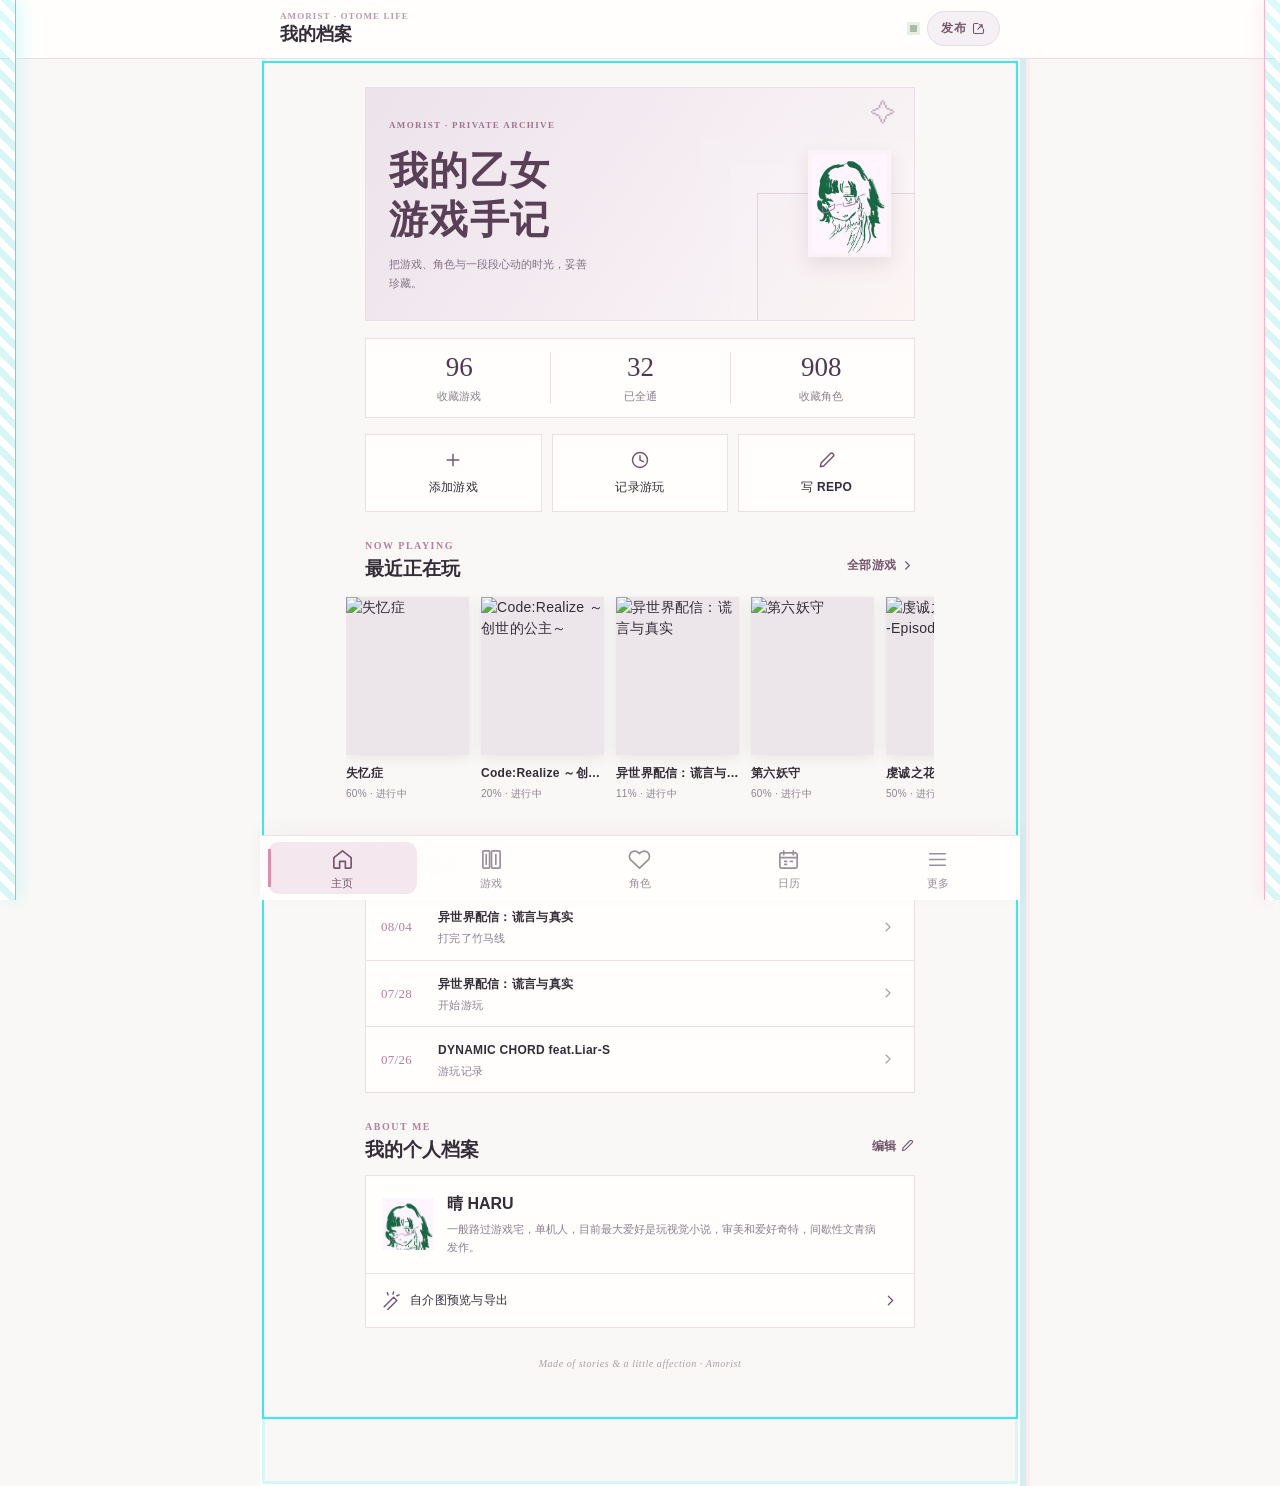
==== commit 387286c4: "mobile v3: connect native Bangumi discovery and test its mobile screen (mobile/index.html)" ====
--- a/mobile/index.html
+++ b/mobile/index.html
@@ -48,6 +48,8 @@
   <link rel="apple-touch-icon" href="./mobile/icon-180.png">
   <link rel="stylesheet" href="./mobile/app.css?v=20261024-1">
   <link rel="stylesheet" href="./mobile/ios-polish.css?v=20261024-2">
+  <link rel="stylesheet" href="./mobile/native-core.css?v=20261024-v3">
+  <link rel="stylesheet" href="./mobile/native-discovery.css?v=20261024-v3">
 </head>
 <body class="amorist-mobile-app">
   <header class="am-topbar" id="amTopbar"><div class="am-topbar-start"><button class="am-back" id="amBackBtn" type="button" aria-label="返回" hidden>‹</button><div class="am-topbar-mark"><span class="am-topbar-kicker">AMORIST · OTOME LIFE</span><strong id="amTopbarTitle">我的档案</strong></div></div><div class="am-topbar-actions"><span class="am-save-indicator" id="amSaveIndicator" title="本机草稿自动保存"></span><button class="am-topbar-publish" id="amOpenPublish" type="button" aria-label="管理与发布">发布 <span aria-hidden="true">↗</span></button></div></header>
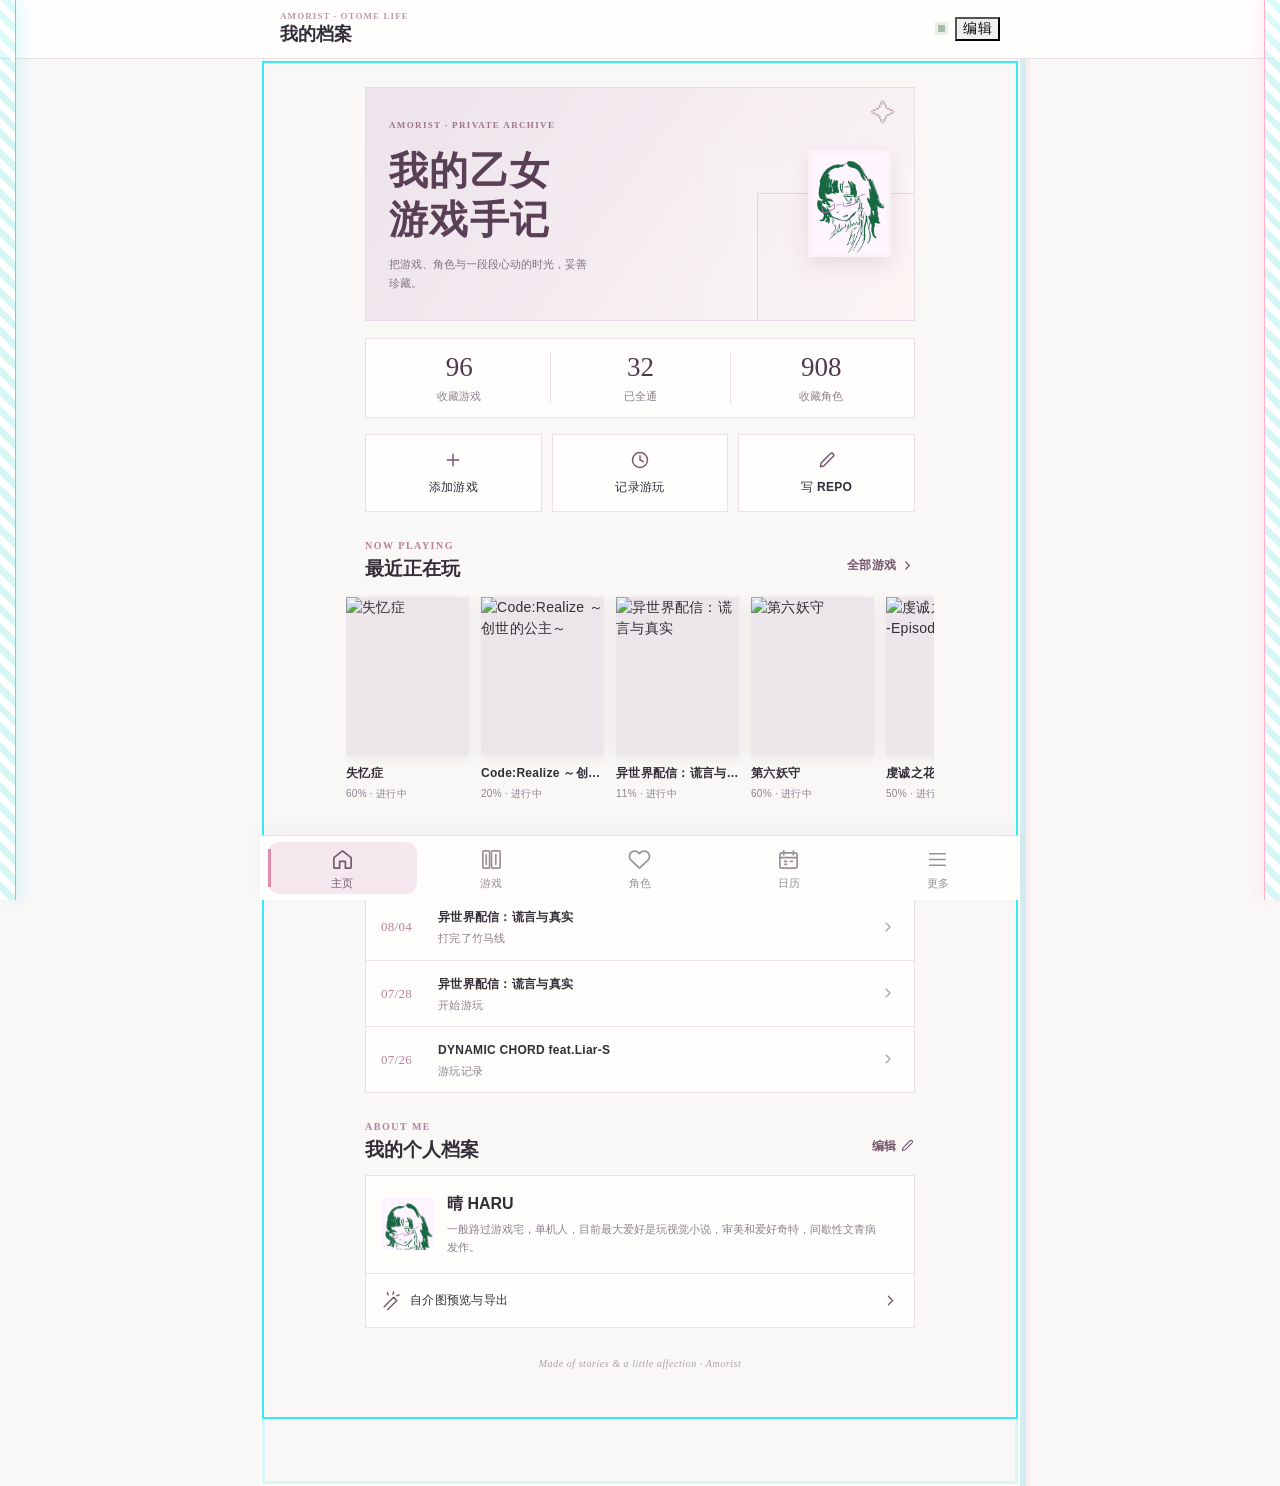
==== commit 20ff70ae: "mobile: show public-facing archive first, add deliberate edit toggle and stop loading inconsistent w" ====
--- a/mobile/index.html
+++ b/mobile/index.html
@@ -36,7 +36,7 @@
     .product-view[data-product-view="oshi"] .oshi-canvas{background:#fbf8f2!important;border:0!important;border-radius:0!important;box-shadow:none!important}
     .product-view[data-product-view="oshi"] .oshi-magazine-copy{display:none!important}
   </style>
-  <meta name="theme-color" content="#f7f1f4">
+  <meta name="theme-color" content="#fffdfa">
   <meta name="apple-mobile-web-app-capable" content="yes">
   <meta name="apple-mobile-web-app-status-bar-style" content="default">
   <meta name="apple-mobile-web-app-title" content="Amorist">
@@ -50,9 +50,12 @@
   <link rel="stylesheet" href="./mobile/ios-polish.css?v=20261024-2">
   <link rel="stylesheet" href="./mobile/native-core.css?v=20261024-v3">
   <link rel="stylesheet" href="./mobile/native-discovery.css?v=20261024-v3">
+  <link rel="stylesheet" href="./mobile/native-shrine.css?v=20261024-v3">
+  <link rel="stylesheet" href="./mobile/native-forms.css?v=20261024-v3">
+  <link rel="stylesheet" href="./mobile/showcase-polish.css?v=20261024-v4">
 </head>
-<body class="amorist-mobile-app">
-  <header class="am-topbar" id="amTopbar"><div class="am-topbar-start"><button class="am-back" id="amBackBtn" type="button" aria-label="返回" hidden>‹</button><div class="am-topbar-mark"><span class="am-topbar-kicker">AMORIST · OTOME LIFE</span><strong id="amTopbarTitle">我的档案</strong></div></div><div class="am-topbar-actions"><span class="am-save-indicator" id="amSaveIndicator" title="本机草稿自动保存"></span><button class="am-topbar-publish" id="amOpenPublish" type="button" aria-label="管理与发布">发布 <span aria-hidden="true">↗</span></button></div></header>
+<body class="amorist-mobile-app am-mode-viewer">
+  <header class="am-topbar" id="amTopbar"><div class="am-topbar-start"><button class="am-back" id="amBackBtn" type="button" aria-label="返回" hidden>‹</button><div class="am-topbar-mark"><span class="am-topbar-kicker">AMORIST · OTOME LIFE</span><strong id="amTopbarTitle">我的档案</strong></div></div><div class="am-topbar-actions"><span class="am-save-indicator" id="amSaveIndicator" title="本机草稿自动保存"></span><button type="button" class="am-mode-toggle" id="amModeHeader" aria-pressed="false" aria-label="进入个人档案编辑模式">编辑</button><button class="am-topbar-publish" id="amOpenPublish" hidden type="button" aria-label="管理与发布">发布 <span aria-hidden="true">↗</span></button></div></header>
   <a class="skip-link" href="#main-content">跳到主要内容</a>
   <div class="product-shell">
     <aside class="product-sidebar" aria-label="主要导航">
@@ -680,6 +683,7 @@
     <button class="mobile-more-backdrop" id="mobileMoreBackdrop" type="button" aria-label="关闭"></button>
     <section role="dialog" aria-modal="true" aria-labelledby="mobileMoreTitle"><div class="mobile-more-head"><div><span>AMORIST</span><strong id="mobileMoreTitle">更多空间</strong></div><button id="mobileMoreClose" type="button" aria-label="关闭更多菜单">×</button></div>
       <div class="mobile-more-grid">
+        <button id="amMoreModeToggle" type="button"><span>✎</span><b>进入编辑</b><small>编辑档案、人物及记录</small></button>
         <button type="button" data-product-target="studio"><span>✎</span><b>REPO 制作</b><small>作品记录与排版</small></button>
         <button type="button" id="amMorePublish"><span>↗</span><b>管理与发布</b><small>同步公开站 · 安全备份</small></button>
         <button type="button" data-product-target="bangumi"><span>✦</span><b>作品索引</b><small>按声优与制作阵容探索</small></button>
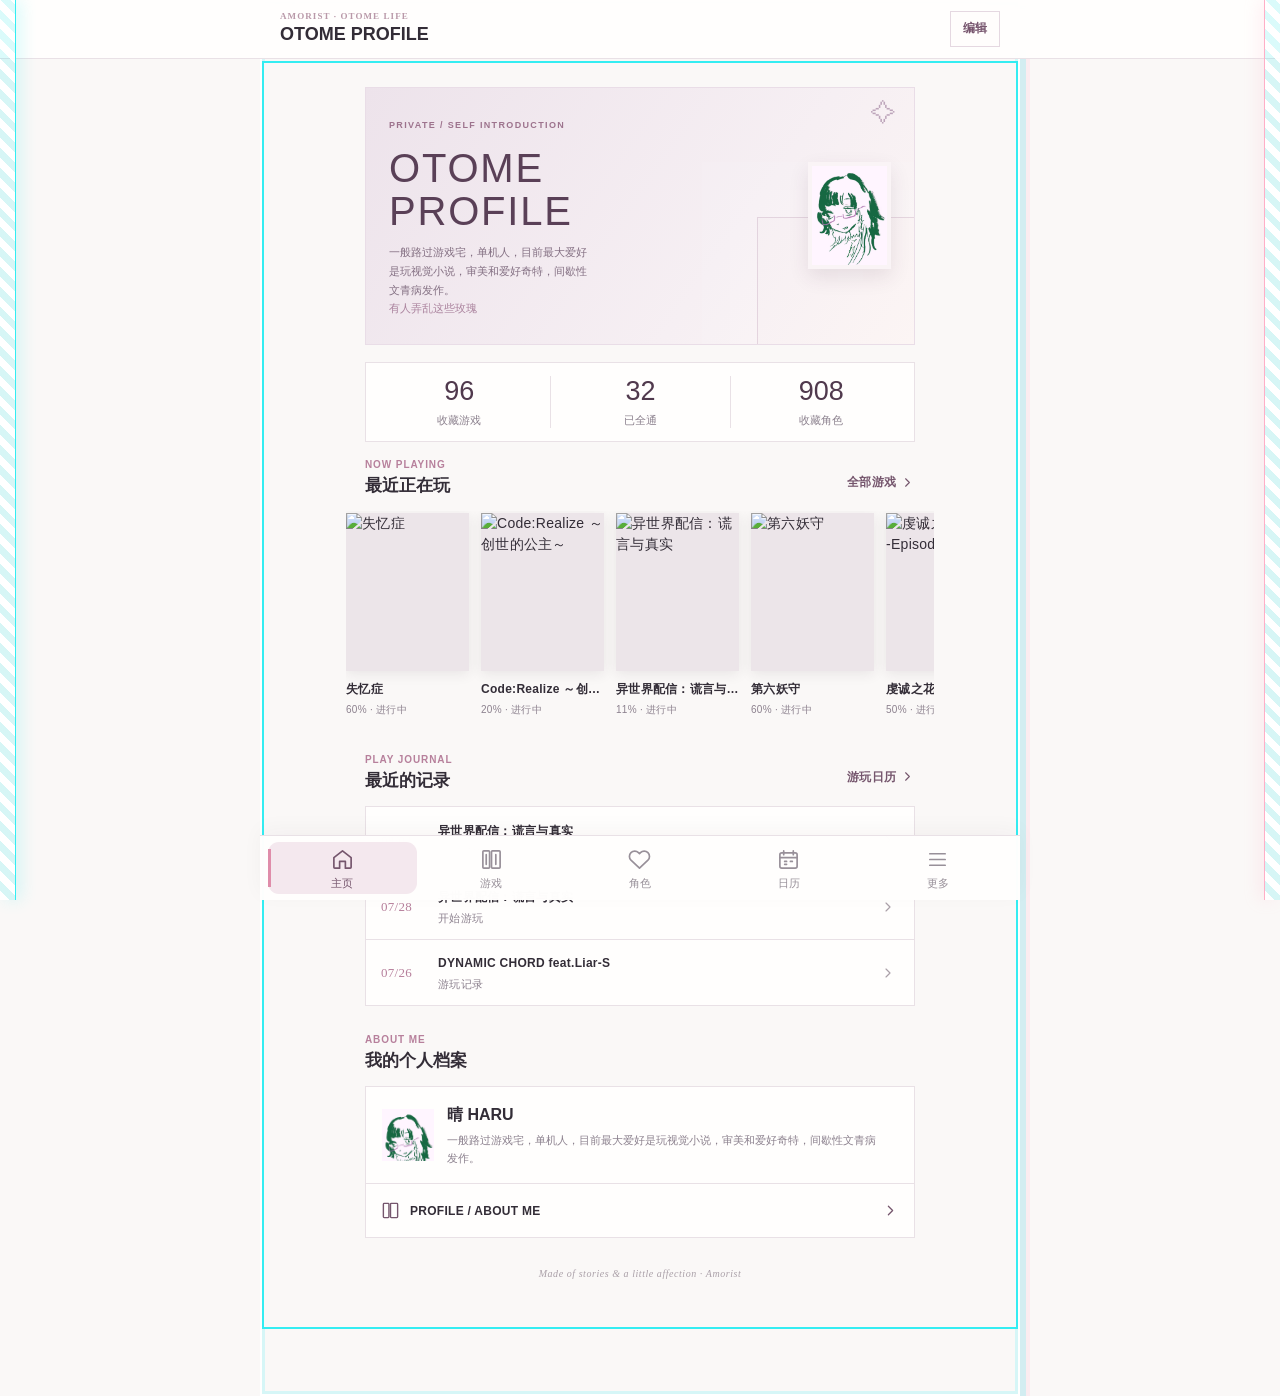
==== commit dcc19553: "mobile v4: version entry scripts so iOS PWA never mixes v3 with v4" ====
--- a/mobile/index.html
+++ b/mobile/index.html
@@ -4,8 +4,7 @@
   <meta charset="utf-8">
   <meta name="viewport" content="width=device-width,initial-scale=1,viewport-fit=cover,user-scalable=yes"><base href="../">
   <meta name="color-scheme" content="light">
-  <link id="lxgwFont" rel="stylesheet" href="https://cdn.bootcdn.net/ajax/libs/lxgw-wenkai-webfont/1.7.0/style.min.css" crossorigin="anonymous" onerror="this.onerror=null;this.href='https://cdn.jsdelivr.net/npm/lxgw-wenkai-webfont@1.7.0/style.css';">
-  <title>Amorist · 私人档案</title>
+  <title>Amorist · OTOME LIFE ARCHIVE</title>
   
 
 
@@ -897,8 +896,8 @@
   <script src="./assets/vendor/p5.min.js?v=2.3.1"></script>
   <script src="./assets/js/torii-p5.js?v=ritual-layout-20260802-20"></script>
   <script src="./assets/js/kotodama-p5.js?v=kotodama-ritual-20260802-2"></script>
-  <script src="./mobile/ui-icons.js?v=20261024-2"></script>
-  <script src="./mobile/bootstrap.js?v=20261024-1"></script>
+  <script src="./mobile/ui-icons.js?v=20261024-v4"></script>
+  <script src="./mobile/bootstrap.js?v=20261024-v4"></script>
 <dialog class="am-dialog" id="amPublishDialog" aria-labelledby="amPublishTitle">
   <div class="am-dialog-heading"><div><span>OWNER'S WORKSPACE</span><h2 id="amPublishTitle">管理与发布</h2></div><button type="button" class="am-close" data-am-close="amPublishDialog" aria-label="关闭">×</button></div>
   <section class="am-publish-status"><div><span class="am-dot"></span><strong>本地私人档案</strong></div><p id="amDraftStatus">正在读取本机档案…</p><small id="amPublicationStatus">公开站发布状态将在此显示</small></section>
